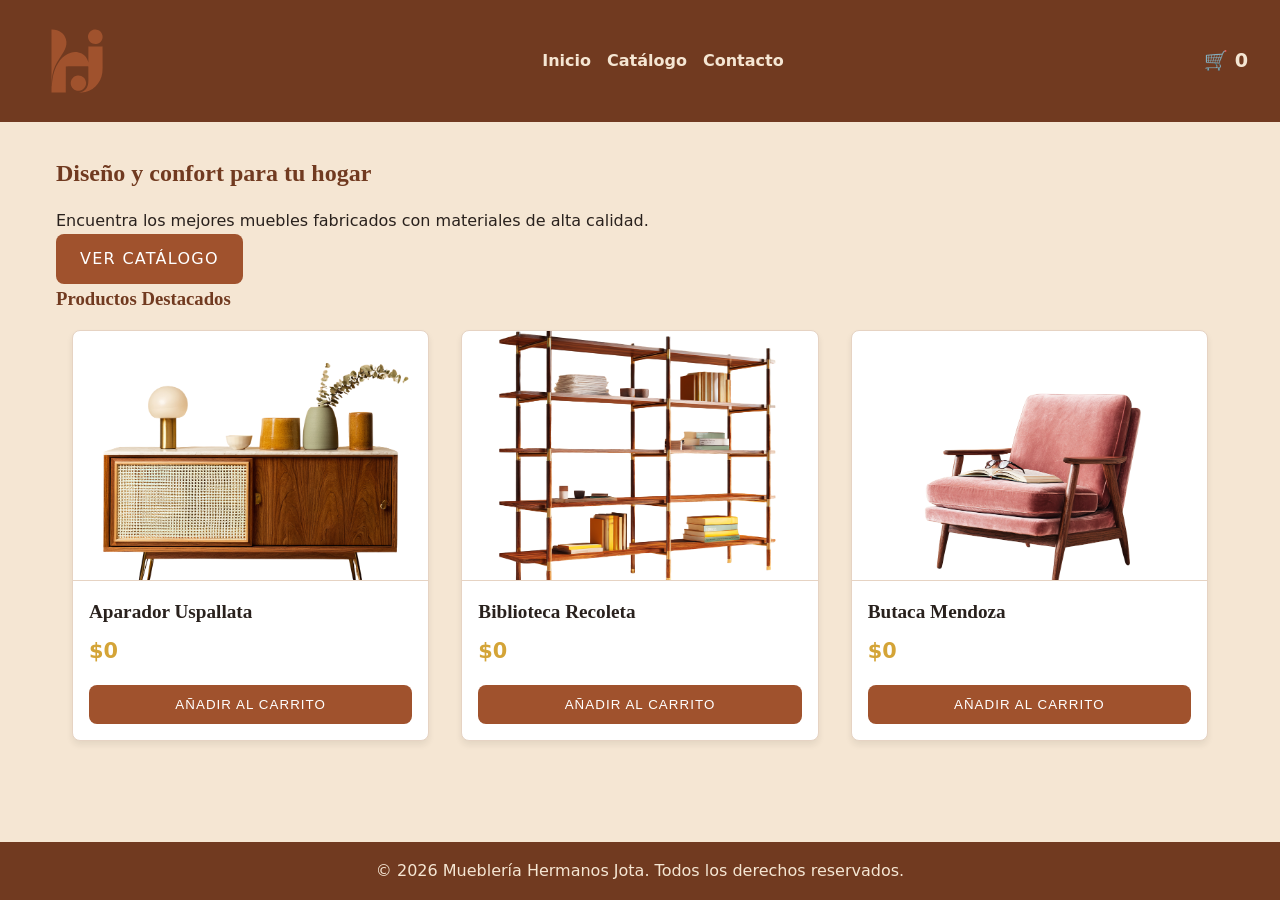
==== index.html @ 1e28cc61 "Agregue las imagenes y el json otorgado por la empresa." ====
<!DOCTYPE html>
<html lang="es">
<head>
    <meta charset="UTF-8">
    <meta name="viewport" content="width=device-width, initial-scale=1.0">
    <title>Inicio | Hermanos Jota</title>
    <link rel="stylesheet" href="css/styles.css">
    <link rel="stylesheet" href="css/index.css">
</head>
<body>
    <header class="header">
        <div class="header__logo">
            <a href="index.html">
                <img src="assets/logo.svg" alt="Logo Hermanos Jota" class="logo-img">
            </a>
        </div>
        <nav class="header__nav">
            <ul>
                <li><a href="index.html">Inicio</a></li>
                <li><a href="productos.html">Catálogo</a></li>
                <li><a href="contacto.html">Contacto</a></li>
            </ul>
        </nav>
        <div class="header__cart">
            <span class="cart-icon">🛒</span>
            <span id="cart-counter" class="cart-counter">0</span>
        </div>
    </header>

    <main>
        <section class="hero">
            <div class="hero__content">
                <h2>Diseño y confort para tu hogar</h2>
                <p>Encuentra los mejores muebles fabricados con materiales de alta calidad.</p>
                <a href="productos.html" class="btn btn--primary">Ver Catálogo</a>
            </div>
        </section>

        <section class="destacados">
            <h3>Productos Destacados</h3>
            <div id="destacados-grid" class="grid-container">
            </div>
        </section>
    </main>

    <footer class="footer">
        <div class="footer__info">
            <p>&copy; 2026 Mueblería Hermanos Jota. Todos los derechos reservados.</p>
        </div>
    </footer>

    <script src="js/app.js" type="module"></script>
</body>
</html>
---- css/styles.css ----
/* =========================================
   1. SISTEMA DE TEMAS Y VARIABLES (UI/UX)
   Paleta y tipografía según Manual de Marca
   ========================================= */
:root {
    /* Paleta oficial (Manual de Marca) */
    --primary:       #A0522D;  /* Siena Tostado — marca, títulos principales */
    --primary-dark:  #713A20;  /* Variante oscura de Siena — hover, header */
    --primary-light: #C47A6D;  /* Rosa Polvoriento — acentos suaves */
    --sage:          #87A96B;  /* Verde Salvia — acento secundario, sustentabilidad */
    --gold:          #D4A437;  /* Vara de Oro — detalles premium */
    --cream:         #F5E6D3;  /* Alabastro Cálido — fondo principal, fotografía */
    --beige:         #E6D3C3;  /* Fondos secundarios, bordes (no oficial, derivado) */
    --dark:          #29211D;  /* Texto principal (no oficial, derivado) */
    --white:         #FFFFFF;  /* Tarjetas, fondos de inputs */
    --error:         #B3413B;  /* Error de formulario (no oficial, derivado) */

    /* Tipografía oficial */
    --font-main:    'Inter', system-ui, sans-serif;           /* Cuerpo, UI */
    --font-heading: 'Playfair Display', Georgia, serif;       /* Títulos editoriales */

    /* Espaciados y Modelo de Cajas */
    --spacing-sm: 0.5rem;
    --spacing-md: 1rem;
    --spacing-lg: 2rem;
    --border-radius: 8px;
    --shadow: 0 4px 6px rgba(41, 33, 29, 0.08); /* Sombra suave adaptada al color dark */
}

/* =========================================
   2. RESET Y MODELO DE CAJAS
   ========================================= */
* {
    margin: 0;
    padding: 0;
    box-sizing: border-box;
}

ul {
    list-style: none;
}

body {
    font-family: var(--font-main);
    background-color: var(--cream);
    color: var(--dark);
    line-height: 1.6; /* Spec de marca: cuerpo con altura de línea 1.6 */
    display: flex;
    flex-direction: column;
    min-height: 100vh;
}

/* =========================================
   3. ESTRUCTURA GLOBAL (Mobile First)
   ========================================= */

/* Control de tamaño para el Logo SVG */
.header__logo img,
.logo-img {
    max-height: 90px;
    width: auto;
    display: block;
}

/* Header */
.header {
    background-color: var(--primary-dark);
    color: var(--white);
    padding: var(--spacing-md) var(--spacing-lg);
    display: flex;
    flex-direction: column;
    align-items: center;
    gap: var(--spacing-md);
}

.header a {
    color: var(--cream);
    text-decoration: none;
    font-weight: bold;
    transition: color 0.3s ease;
}

.header a:hover {
    color: var(--white);
}

.header__nav ul {
    display: flex;
    gap: var(--spacing-md);
}

.header__cart {
    font-size: 1.2rem;
    font-weight: bold;
    color: var(--cream);
}

/* Main Content */
main {
    flex-grow: 1;
    padding: var(--spacing-lg) var(--spacing-md);
    width: 100%;
    max-width: 1200px;
    margin: 0 auto;
}

/* Títulos principales (h1): tratamiento editorial según manual */
h1 {
    font-family: var(--font-heading);
    color: var(--primary);
    text-transform: uppercase;
    letter-spacing: 0.1em;
    margin-bottom: var(--spacing-md);
}

/* Títulos de sección */
h2, h3 {
    font-family: var(--font-heading);
    color: var(--primary-dark);
    margin-bottom: var(--spacing-md);
}

/* Grillas Flexbox */
.grid-container {
    display: flex;
    flex-direction: column;
    gap: var(--spacing-lg);
    margin-top: var(--spacing-md);
}

/* =========================================
   4. TARJETAS DE PRODUCTO (Product Cards)
   ========================================= */
.product-card {
    background-color: var(--white);
    border: 1px solid var(--beige);
    border-radius: var(--border-radius);
    overflow: hidden; /* Asegura que la imagen respete los bordes redondeados */
    box-shadow: var(--shadow);
    display: flex;
    flex-direction: column;
    transition: transform 0.2s ease, box-shadow 0.2s ease;
}

.product-card:hover {
    transform: translateY(-5px);
    box-shadow: 0 8px 15px rgba(41, 33, 29, 0.15);
}

.product-card__img {
    width: 100%;
    height: 250px;
    object-fit: cover; /* Recorta la imagen sin deformarla para mantener la proporción */
    border-bottom: 1px solid var(--beige);
}

.product-card__info {
    padding: var(--spacing-md);
    display: flex;
    flex-direction: column;
    flex-grow: 1; /* Empuja el botón hacia abajo si el título es corto */
}

.product-card__title {
    font-size: 1.2rem;
    margin-bottom: var(--spacing-sm);
    color: var(--dark);
}

.product-card__price {
    font-size: 1.3rem;
    font-weight: bold;
    color: var(--gold); /* Vara de Oro: precio como "detalle premium" */
    margin-bottom: var(--spacing-md);
}

/* Botones y CTAs: Inter Medium, mayúsculas, espaciado 0.08em (manual) */
.btn {
    display: inline-block;
    padding: 0.75rem 1.5rem;
    border: none;
    border-radius: var(--border-radius);
    cursor: pointer;
    font-weight: 500;
    text-transform: uppercase;
    letter-spacing: 0.08em;
    text-align: center;
    transition: background-color 0.3s ease;
    text-decoration: none;
}

.btn--primary {
    background-color: var(--primary);
    color: var(--white);
    margin-top: auto; /* Empuja el botón al final de la tarjeta */
}

.btn--primary:hover {
    background-color: var(--primary-dark);
}

.btn--secondary {
    background-color: var(--beige);
    color: var(--dark);
}

.btn--secondary:hover {
    background-color: var(--primary-light);
    color: var(--white);
}

/* =========================================
   5. FORMULARIO DE CONTACTO
   Validación 100% por JS — el <form> debe llevar
   el atributo "novalidate" para desactivar la
   validación nativa del navegador.
   ========================================= */
.formulario {
    background-color: var(--white);
    padding: var(--spacing-lg);
    border-radius: var(--border-radius);
    box-shadow: var(--shadow);
    max-width: 600px;
    margin: 0 auto;
}

.formulario__grupo {
    margin-bottom: var(--spacing-md);
    display: flex;
    flex-direction: column;
}

.formulario label {
    margin-bottom: var(--spacing-sm);
    font-weight: bold;
    color: var(--dark);
}

.formulario input,
.formulario textarea {
    padding: var(--spacing-sm);
    border: 1px solid var(--beige);
    border-radius: 4px;
    font-family: var(--font-main);
    background-color: var(--cream);
    color: var(--dark);
}

.formulario input:focus,
.formulario textarea:focus {
    outline: none;
    border-color: var(--primary);
    background-color: var(--white);
}

/* Leyenda (texto de ayuda/error): Inter Light, ~9pt, espaciado 0.02em */
.error-msg {
    color: var(--error);
    font-weight: 300;
    font-size: 0.75rem;
    letter-spacing: 0.02em;
    margin-top: 5px;
    min-height: 1.2em; /* Evita que el formulario salte cuando aparece el texto */
}

.alert--success {
    background-color: var(--sage); /* Verde Salvia como color de éxito */
    color: var(--white);
    padding: var(--spacing-md);
    border-radius: var(--border-radius);
    margin-bottom: var(--spacing-md);
    text-align: center;
    font-weight: bold;
}

/* Footer */
.footer {
    background-color: var(--primary-dark);
    color: var(--cream);
    text-align: center;
    padding: var(--spacing-md);
    margin-top: auto;
}

/* =========================================
   6. MEDIA QUERIES (Desktop / Tablets)
   ========================================= */
@media (min-width: 768px) {
    .header {
        flex-direction: row;
        justify-content: space-between;
    }

    .grid-container {
        flex-direction: row;
        flex-wrap: wrap;
        justify-content: center;
    }

    /* Tarjetas: 2 columnas en tablet, 3 en desktop */
    .product-card {
        width: calc(50% - var(--spacing-lg));
    }
}

@media (min-width: 1024px) {
    .product-card {
        width: calc(33.333% - var(--spacing-lg));
    }
}
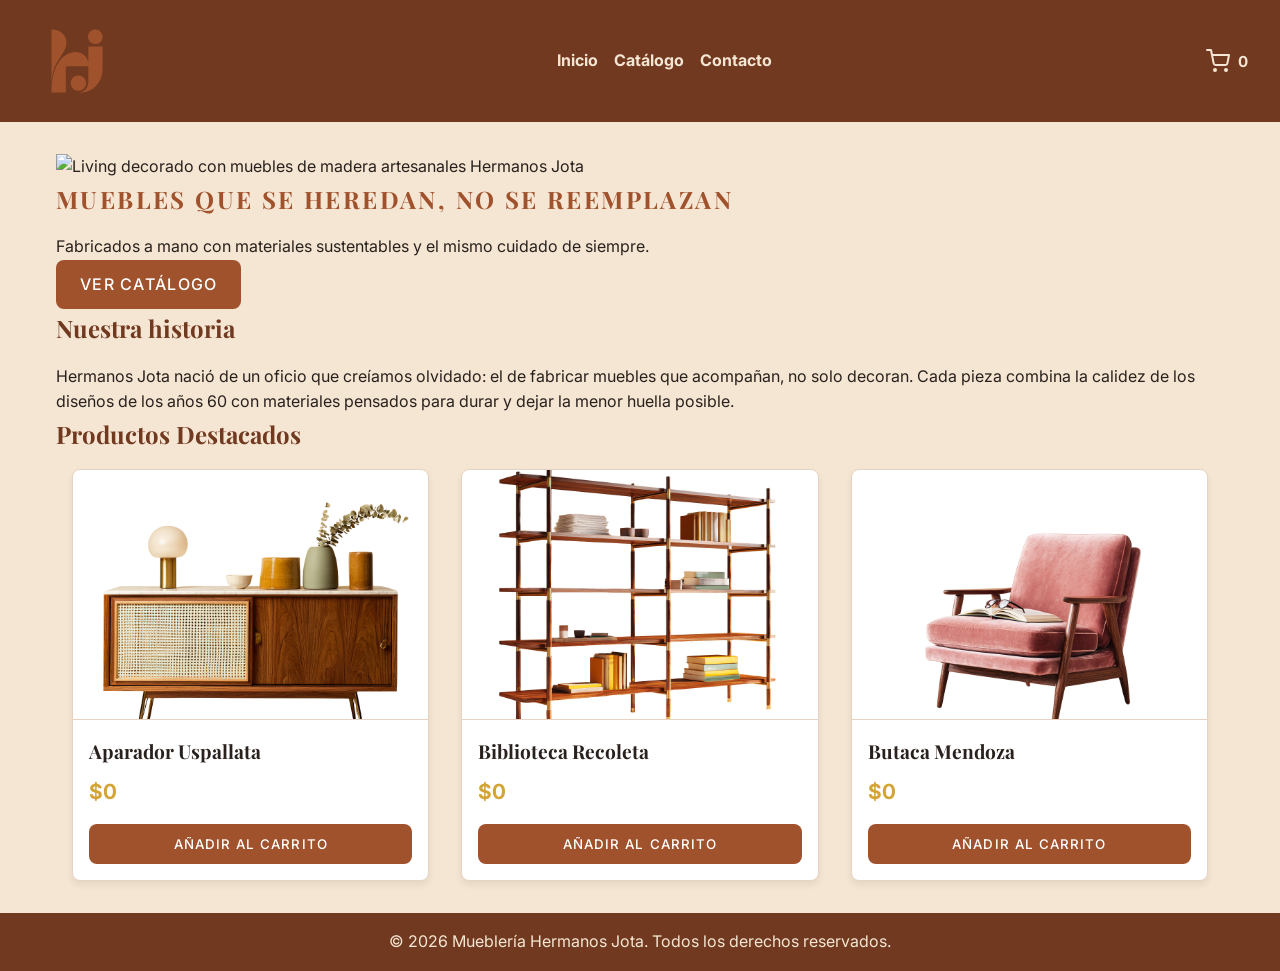
==== commit 02a4d38b: "Ligeros cambios en el styles, y el index muy avanzado." ====
--- a/index.html
+++ b/index.html
@@ -4,16 +4,16 @@
     <meta charset="UTF-8">
     <meta name="viewport" content="width=device-width, initial-scale=1.0">
     <title>Inicio | Hermanos Jota</title>
+    <link rel="preconnect" href="https://fonts.googleapis.com">
+    <link href="https://fonts.googleapis.com/css2?family=Inter:wght@300;400;500;700&family=Playfair+Display:wght@400;700&display=swap" rel="stylesheet">
     <link rel="stylesheet" href="css/styles.css">
-    <link rel="stylesheet" href="css/index.css">
 </head>
 <body>
     <header class="header">
-        <div class="header__logo">
-            <a href="index.html">
-                <img src="assets/logo.svg" alt="Logo Hermanos Jota" class="logo-img">
-            </a>
-        </div>
+        <a href="index.html" class="header__logo">
+            <img src="assets/logo.svg" alt="Logo Hermanos Jota" class="logo-img">
+        </a>
+
         <nav class="header__nav">
             <ul>
                 <li><a href="index.html">Inicio</a></li>
@@ -21,32 +21,46 @@
                 <li><a href="contacto.html">Contacto</a></li>
             </ul>
         </nav>
-        <div class="header__cart">
-            <span class="cart-icon">🛒</span>
+
+        <button class="header__cart" aria-label="Ver carrito">
+            <svg viewBox="0 0 24 24" fill="none" stroke="currentColor" stroke-width="2" stroke-linecap="round" stroke-linejoin="round">
+                <circle cx="9" cy="21" r="1"></circle>
+                <circle cx="20" cy="21" r="1"></circle>
+                <path d="M1 1h4l2.68 13.39a2 2 0 0 0 2 1.61h9.72a2 2 0 0 0 2-1.61L23 6H6"></path>
+            </svg>
             <span id="cart-counter" class="cart-counter">0</span>
-        </div>
+        </button>
     </header>
 
     <main>
         <section class="hero">
+            <div class="hero__media">
+                <img src="assets/hero-living.jpg" alt="Living decorado con muebles de madera artesanales Hermanos Jota" class="hero__img">
+            </div>
             <div class="hero__content">
-                <h2>Diseño y confort para tu hogar</h2>
-                <p>Encuentra los mejores muebles fabricados con materiales de alta calidad.</p>
+                <h1>Muebles que se heredan, no se reemplazan</h1>
+                <p>Fabricados a mano con materiales sustentables y el mismo cuidado de siempre.</p>
                 <a href="productos.html" class="btn btn--primary">Ver Catálogo</a>
             </div>
         </section>
 
+        <section class="historia">
+            <h2>Nuestra historia</h2>
+            <p class="historia__texto">Hermanos Jota nació de un oficio que creíamos olvidado:
+                 el de fabricar muebles que acompañan, no solo decoran. Cada pieza combina la 
+                 calidez de los diseños de los años 60 con materiales pensados para durar y dejar la menor huella posible.
+            </p>
+        </section>
+
         <section class="destacados">
-            <h3>Productos Destacados</h3>
+            <h2>Productos Destacados</h2>
             <div id="destacados-grid" class="grid-container">
             </div>
         </section>
     </main>
 
     <footer class="footer">
-        <div class="footer__info">
-            <p>&copy; 2026 Mueblería Hermanos Jota. Todos los derechos reservados.</p>
-        </div>
+        <p>&copy; 2026 Mueblería Hermanos Jota. Todos los derechos reservados.</p>
     </footer>
 
     <script src="js/app.js" type="module"></script>
--- a/css/styles.css
+++ b/css/styles.css
@@ -40,6 +40,13 @@
     list-style: none;
 }
 
+button {
+    font-family: inherit;
+    cursor: pointer;
+    border: none;
+    background: none;
+}
+
 body {
     font-family: var(--font-main);
     background-color: var(--cream);
@@ -90,9 +97,25 @@
 }
 
 .header__cart {
-    font-size: 1.2rem;
-    font-weight: bold;
+    display: flex;
+    align-items: center;
+    gap: var(--spacing-sm);
     color: var(--cream);
+    transition: color 0.3s ease;
+}
+
+.header__cart:hover {
+    color: var(--white);
+}
+
+.header__cart svg {
+    width: 24px;
+    height: 24px;
+}
+
+.cart-counter {
+    font-weight: bold;
+    font-size: 0.95rem;
 }
 
 /* Main Content */
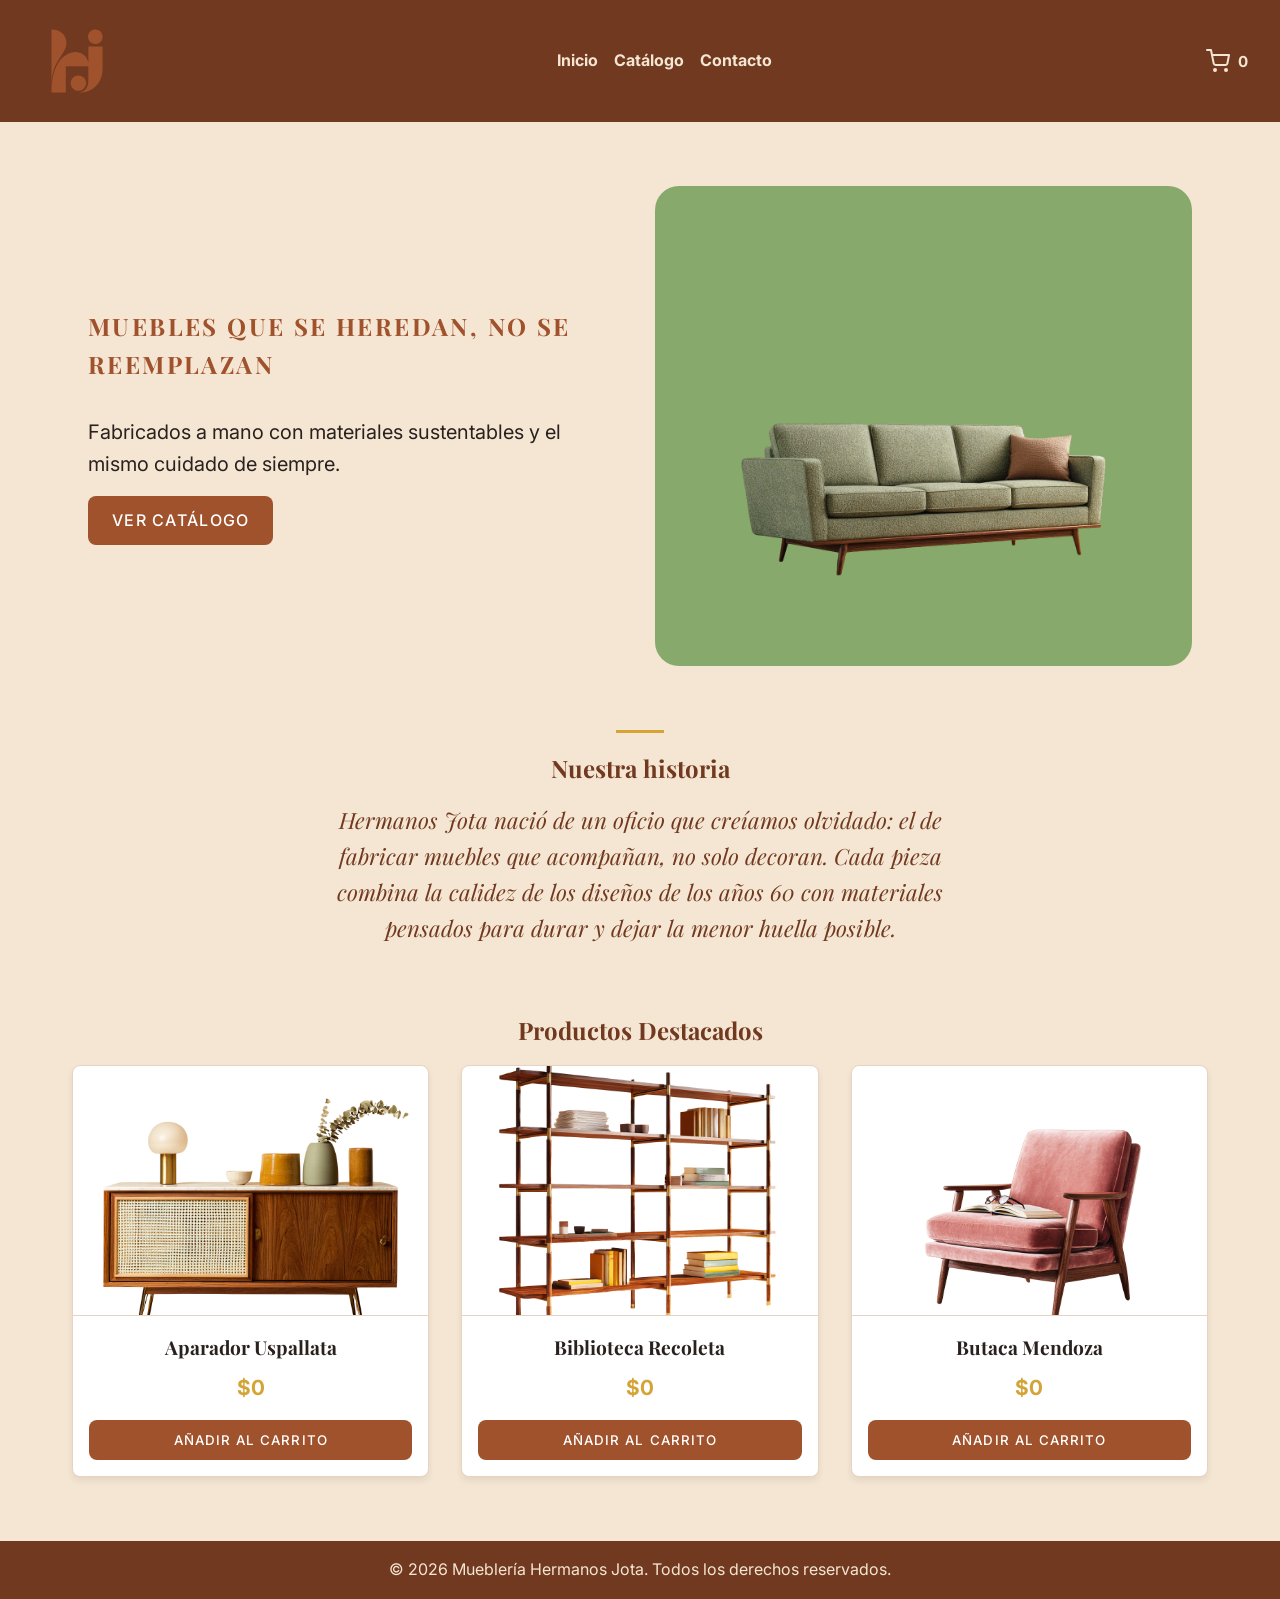
==== commit 7764d103: "Cambios en el index.html, ademas se agrego index.css para encargarse de secciones como el hero." ====
--- a/index.html
+++ b/index.html
@@ -7,6 +7,7 @@
     <link rel="preconnect" href="https://fonts.googleapis.com">
     <link href="https://fonts.googleapis.com/css2?family=Inter:wght@300;400;500;700&family=Playfair+Display:wght@400;700&display=swap" rel="stylesheet">
     <link rel="stylesheet" href="css/styles.css">
+    <link rel="stylesheet" href="css/index.css">
 </head>
 <body>
     <header class="header">
@@ -35,7 +36,7 @@
     <main>
         <section class="hero">
             <div class="hero__media">
-                <img src="assets/hero-living.jpg" alt="Living decorado con muebles de madera artesanales Hermanos Jota" class="hero__img">
+                <img src="assets/productos/sofa-patagonia.png" alt="Living decorado con muebles de madera artesanales Hermanos Jota" class="hero__img">
             </div>
             <div class="hero__content">
                 <h1>Muebles que se heredan, no se reemplazan</h1>
--- a/css/index.css
+++ b/css/index.css
@@ -0,0 +1,93 @@
+/* =========================================
+   index.css — Estilos propios de index.html
+   (hero, historia de marca, destacados)
+   ========================================= */
+
+/* ---- Hero ---- */
+.hero {
+    display: flex;
+    flex-direction: column;
+    padding: var(--spacing-lg) var(--spacing-md);
+    gap: var(--spacing-lg);
+}
+
+.hero__media {
+    background-color: var(--sage);
+    border-radius: 24px;
+    display: flex;
+    align-items: center;
+    justify-content: center;
+    padding: var(--spacing-lg);
+    height: 320px;
+}
+
+.hero__img {
+    width: 100%;
+    height: 100%;
+    object-fit: contain;
+}
+
+.hero__content {
+    display: flex;
+    flex-direction: column;
+    align-items: flex-start;
+    gap: var(--spacing-md);
+}
+
+.hero__content p {
+    font-size: 1.1rem;
+    max-width: 60ch;
+}
+
+@media (min-width: 768px) {
+    .hero {
+        flex-direction: row-reverse;
+        align-items: center;
+        padding: var(--spacing-lg);
+        gap: var(--spacing-lg);
+    }
+
+    .hero__media,
+    .hero__content {
+        width: 50%;
+    }
+
+    .hero__media {
+        height: 480px;
+    }
+
+    .hero__content p {
+        font-size: 1.25rem;
+    }
+}
+
+/* ---- Nuestra historia ---- */
+.historia {
+    padding: var(--spacing-lg) var(--spacing-md);
+    max-width: 700px;
+    margin-inline: auto;
+    text-align: center;
+}
+
+.historia h2::before {
+    content: "";
+    display: block;
+    width: 48px;
+    height: 3px;
+    background-color: var(--gold);
+    margin: 0 auto var(--spacing-md);
+}
+
+.historia__texto {
+    font-family: var(--font-heading);
+    font-style: italic;
+    font-size: 1.4rem;
+    color: var(--primary-dark);
+    margin-top: var(--spacing-md);
+}
+
+/* ---- Destacados ---- */
+.destacados {
+    padding-block: var(--spacing-lg);
+    text-align: center;
+}
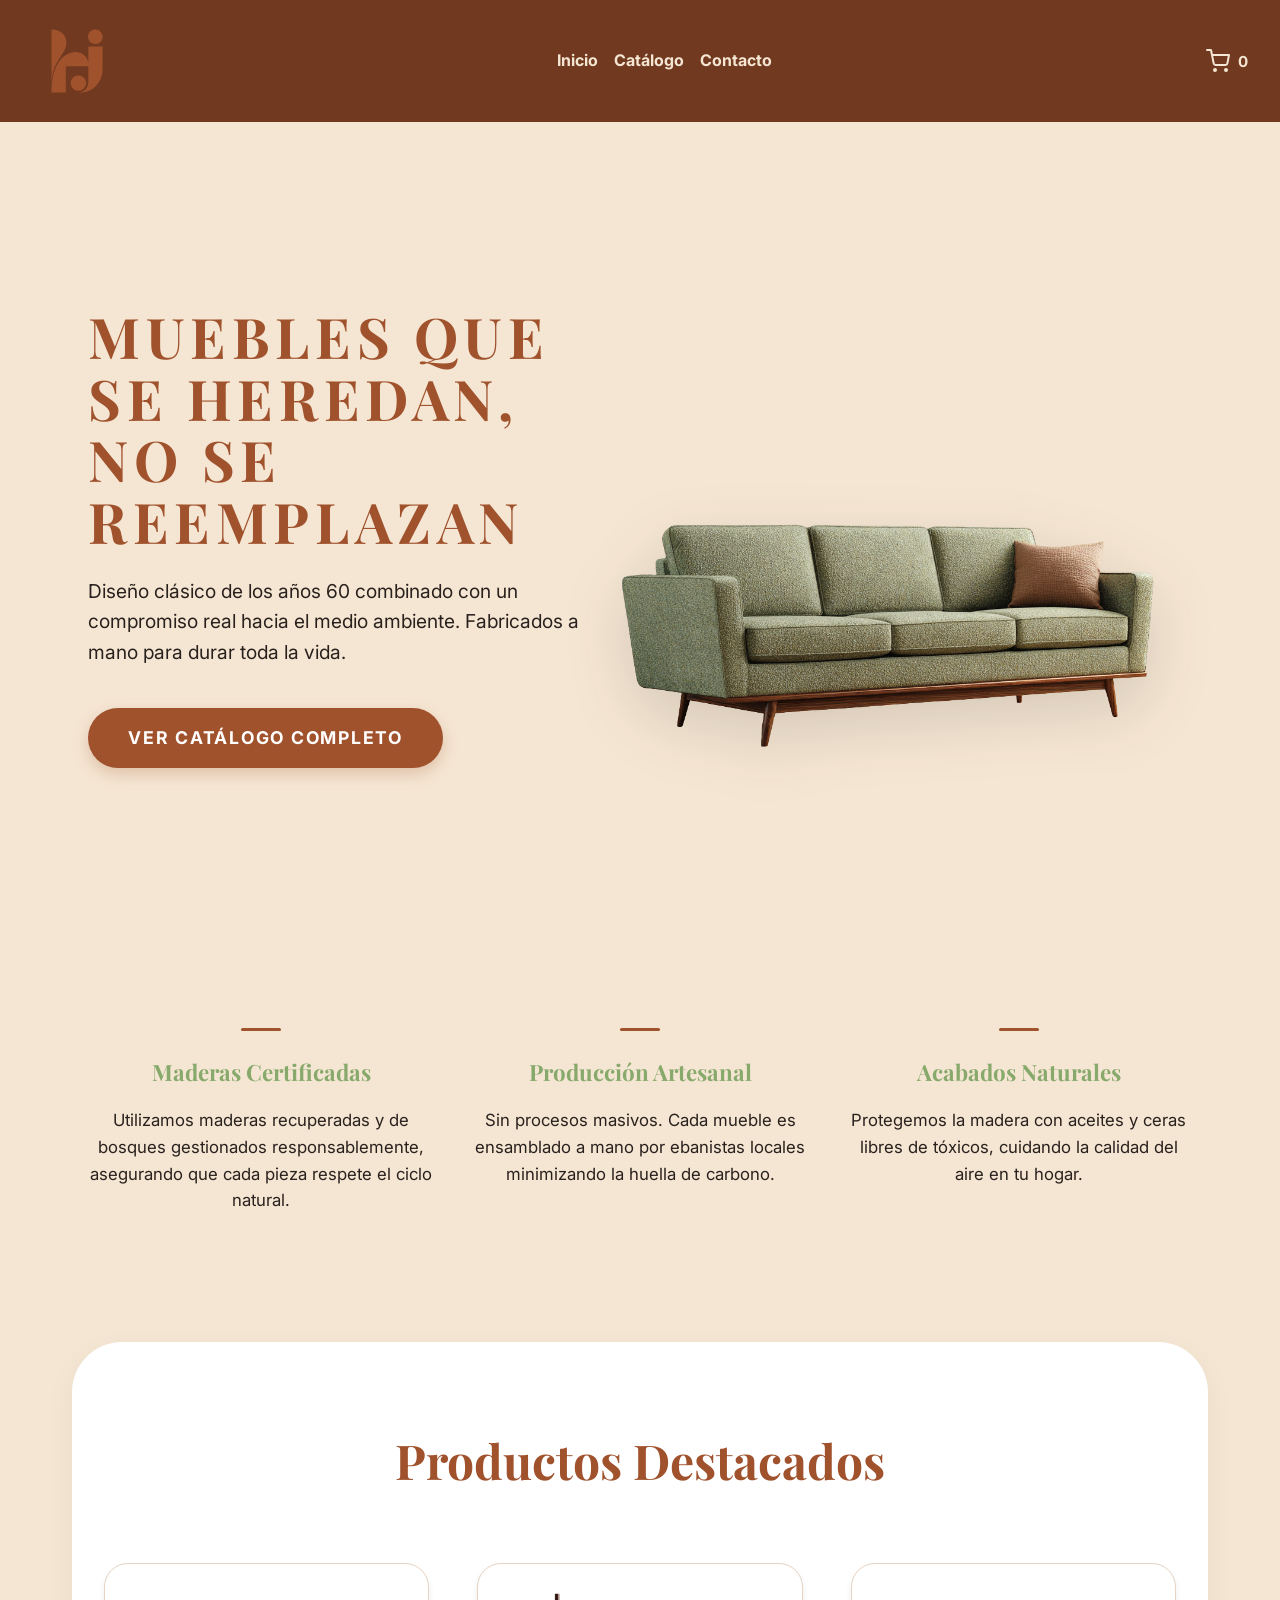
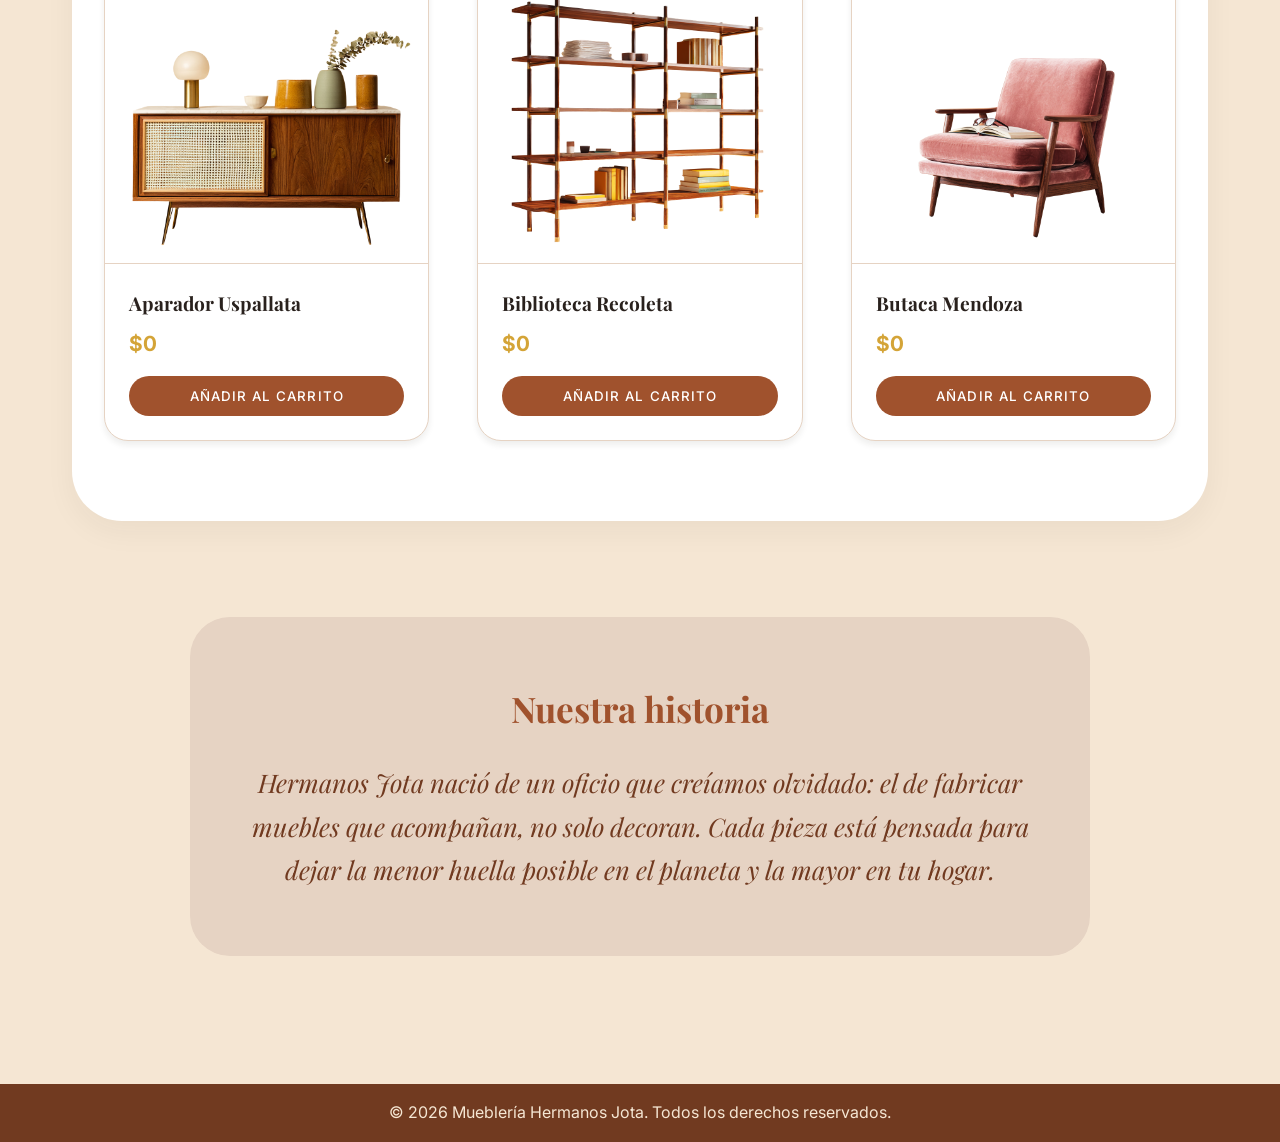
==== commit b20c4ba2: "Finalizado el index y productos/catagolo. Resta limpiar un poco el codigo." ====
--- a/index.html
+++ b/index.html
@@ -33,33 +33,51 @@
         </button>
     </header>
 
-    <main>
-        <section class="hero">
-            <div class="hero__media">
-                <img src="assets/productos/sofa-patagonia.png" alt="Living decorado con muebles de madera artesanales Hermanos Jota" class="hero__img">
-            </div>
-            <div class="hero__content">
-                <h1>Muebles que se heredan, no se reemplazan</h1>
-                <p>Fabricados a mano con materiales sustentables y el mismo cuidado de siempre.</p>
-                <a href="productos.html" class="btn btn--primary">Ver Catálogo</a>
-            </div>
-        </section>
+   <main>
+    <!-- 1. HERO (Equilibrado y centrado) -->
+    <section class="hero">
+        <div class="hero__content">
+            <h1>Muebles que<br>se heredan,<br>no se<br>reemplazan</h1>
+            <p>Diseño clásico de los años 60 combinado con un compromiso real hacia el medio ambiente. Fabricados a mano para durar toda la vida.</p>
+            <a href="productos.html" class="btn btn--hero">Ver Catálogo Completo</a>
+        </div>
+        <div class="hero__media">
+            <!-- El sillón ahora se posicionará más arriba y a la derecha -->
+            <img src="assets/productos/sofa-patagonia.png" alt="Sillón Patagonia" class="hero__img">
+        </div>
+    </section>
 
-        <section class="historia">
-            <h2>Nuestra historia</h2>
-            <p class="historia__texto">Hermanos Jota nació de un oficio que creíamos olvidado:
-                 el de fabricar muebles que acompañan, no solo decoran. Cada pieza combina la 
-                 calidez de los diseños de los años 60 con materiales pensados para durar y dejar la menor huella posible.
-            </p>
-        </section>
+    <!-- 2. SUSTENTABILIDAD (Limpio, sin bordes, moderno) -->
+    <section class="beneficios-minimal">
+        <div class="beneficio-item">
+            <h3>Maderas Certificadas</h3>
+            <p>Utilizamos maderas recuperadas y de bosques gestionados responsablemente, asegurando que cada pieza respete el ciclo natural.</p>
+        </div>
+        <div class="beneficio-item">
+            <h3>Producción Artesanal</h3>
+            <p>Sin procesos masivos. Cada mueble es ensamblado a mano por ebanistas locales minimizando la huella de carbono.</p>
+        </div>
+        <div class="beneficio-item">
+            <h3>Acabados Naturales</h3>
+            <p>Protegemos la madera con aceites y ceras libres de tóxicos, cuidando la calidad del aire en tu hogar.</p>
+        </div>
+    </section>
 
-        <section class="destacados">
-            <h2>Productos Destacados</h2>
-            <div id="destacados-grid" class="grid-container">
-            </div>
-        </section>
-    </main>
+    <!-- 3. DESTACADOS (Más grandes y redondeados) -->
+    <section class="destacados-limpios">
+        <h2>Productos Destacados</h2>
+        <!-- Quitamos la caja blanca contenedora de fondo para que floten -->
+        <div id="destacados-grid" class="grid-destacados">
+            <!-- JS inyectará las tarjetas aquí -->
+        </div>
+    </section>
 
+    <!-- 4. HISTORIA (Sutil y elegante, integrada al fondo) -->
+    <section class="historia-sutil">
+        <h4>Nuestra historia</h4>
+        <p>Hermanos Jota nació de un oficio que creíamos olvidado: el de fabricar muebles que acompañan, no solo decoran. Cada pieza está pensada para dejar la menor huella posible en el planeta y la mayor en tu hogar.</p>
+    </section>
+</main>
     <footer class="footer">
         <p>&copy; 2026 Mueblería Hermanos Jota. Todos los derechos reservados.</p>
     </footer>
--- a/css/index.css
+++ b/css/index.css
@@ -1,93 +1,259 @@
 /* =========================================
-   index.css — Estilos propios de index.html
-   (hero, historia de marca, destacados)
-   ========================================= */
-
-/* ---- Hero ---- */
+   1. HERO (Ajuste de espacios y sillón)
+   ========================================= */
 .hero {
     display: flex;
     flex-direction: column;
-    padding: var(--spacing-lg) var(--spacing-md);
-    gap: var(--spacing-lg);
+    max-width: 1400px;
+    margin: 0 auto;
+    min-height: calc(100vh - 90px);
+    align-items: center;
+    /* Reducimos el padding superior para acercarlo al header */
+    padding: 2rem var(--spacing-md);
+}
+
+.hero__content {
+    display: flex;
+    flex-direction: column;
+    gap: 1.5rem;
+    align-items: center;
+    text-align: center;
+    width: 100%;
+}
+
+.hero__content h1 {
+    font-size: 3.5rem;
+    line-height: 1.1;
+    color: var(--primary);
+    margin: 0;
+}
+
+.hero__content p {
+    font-size: 1.2rem;
+    max-width: 45ch;
+    color: var(--dark);
+}
+
+/* RECUPERAMOS EL BOTÓN */
+.btn--hero {
+    background-color: var(--primary);
+    color: var(--white) !important; /* Fuerza el color blanco */
+    padding: 1rem 2.5rem;
+    font-size: 1.1rem;
+    font-weight: bold;
+    text-transform: uppercase;
+    letter-spacing: 0.1em;
+    border-radius: 50px;
+    box-shadow: 0 6px 15px rgba(160, 82, 45, 0.25);
+    text-decoration: none;
+    display: inline-block;
+    margin-top: 1rem;
+    transition: transform 0.3s ease, background-color 0.3s ease;
+}
+
+.btn--hero:hover {
+    background-color: var(--primary-dark);
+    transform: translateY(-3px);
 }
 
 .hero__media {
-    background-color: var(--sage);
-    border-radius: 24px;
-    display: flex;
-    align-items: center;
+    width: 100%;
+    display: flex;
     justify-content: center;
-    padding: var(--spacing-lg);
-    height: 320px;
 }
 
 .hero__img {
     width: 100%;
-    height: 100%;
-    object-fit: contain;
-}
-
-.hero__content {
-    display: flex;
-    flex-direction: column;
-    align-items: flex-start;
-    gap: var(--spacing-md);
-}
-
-.hero__content p {
-    font-size: 1.1rem;
-    max-width: 60ch;
+    max-width: 700px;
+    filter: drop-shadow(0 20px 30px rgba(41, 33, 29, 0.15));
+}
+
+@media (min-width: 992px) {
+    .hero {
+        flex-direction: row;
+        justify-content: space-between;
+        padding: 0 var(--spacing-lg); /* Igualamos el espacio arriba y abajo */
+    }
+    
+    .hero__content {
+        width: 45%;
+        align-items: flex-start;
+        text-align: left;
+        margin-top: -5vh; /* Sube un poco el texto visualmente */
+    }
+    
+    .hero__media {
+        width: 55%;
+        justify-content: center; /* Lo centramos en su columna, ya no lo pegamos a la derecha */
+        align-items: center; 
+    }
+    
+    .hero__img {
+        max-width: 850px; /* Tamaño generoso pero equilibrado */
+        transform: translateY(-5%); /* Lo subimos apenas un poco */
+    }
+}
+/* =========================================
+   2. BENEFICIOS (Corregido a 3 columnas)
+   ========================================= */
+.beneficios-minimal {
+    display: flex;
+    flex-direction: column;
+    gap: 3rem;
+    max-width: 1200px;
+    margin: 4rem auto 8rem auto;
+    padding: 0 var(--spacing-lg);
 }
 
 @media (min-width: 768px) {
-    .hero {
-        flex-direction: row-reverse;
-        align-items: center;
-        padding: var(--spacing-lg);
-        gap: var(--spacing-lg);
-    }
-
-    .hero__media,
-    .hero__content {
-        width: 50%;
-    }
-
-    .hero__media {
-        height: 480px;
-    }
-
-    .hero__content p {
-        font-size: 1.25rem;
-    }
-}
-
-/* ---- Nuestra historia ---- */
-.historia {
-    padding: var(--spacing-lg) var(--spacing-md);
-    max-width: 700px;
-    margin-inline: auto;
-    text-align: center;
-}
-
-.historia h2::before {
-    content: "";
+    .beneficios-minimal {
+        flex-direction: row;
+        justify-content: space-between;
+        gap: 2rem;
+    }
+}
+
+.beneficio-item {
+    flex: 1;
+    text-align: center;
+    display: flex;
+    flex-direction: column;
+    align-items: center; /* Centra perfectamente el texto y la línea marrón */
+}
+
+.beneficio-item::before {
+    content: '';
     display: block;
-    width: 48px;
+    width: 40px;
     height: 3px;
-    background-color: var(--gold);
-    margin: 0 auto var(--spacing-md);
-}
-
-.historia__texto {
+    background-color: var(--primary);
+    margin-bottom: 1.5rem;
+    border-radius: 2px;
+}
+
+.beneficio-item h3 {
+    color: var(--sage);
+    font-size: 1.4rem;
+    margin-bottom: 1rem;
+}
+
+.beneficio-item p {
+    color: var(--dark);
+    font-size: 1.05rem;
+}
+
+/* =========================================
+   3. DESTACADOS (Contenedor tipo isla)
+   ========================================= */
+.destacados-limpios {
+    background-color: var(--white); /* Devuelve el fondo blanco diferenciador */
+    padding: 5rem 2rem;
+    margin: 0 var(--spacing-md) 6rem var(--spacing-md);
+    border-radius: 50px; /* Bordes suaves para toda la sección */
+    box-shadow: 0 10px 30px rgba(41, 33, 29, 0.05); /* Sombra elegante */
+    max-width: 1350px;
+}
+
+@media (min-width: 1350px) {
+    .destacados-limpios {
+        margin: 0 auto 6rem auto; /* Lo centra perfectamente en monitores grandes */
+    }
+}
+
+.destacados-limpios h2 {
+    text-align: center;
+    font-size: 3rem;
+    color: var(--primary);
+    margin-bottom: 4rem;
+}
+
+/* Grilla interna de destacados */
+.grid-destacados {
+    display: grid;
+    grid-template-columns: 1fr;
+    gap: 2rem;
+    width: 100%;
+}
+
+@media (min-width: 768px) {
+    .grid-destacados {
+        grid-template-columns: repeat(2, 1fr);
+    }
+}
+
+@media (min-width: 1024px) {
+    .grid-destacados {
+        grid-template-columns: repeat(3, 1fr);
+        gap: 3rem;
+    }
+}
+
+.grid-destacados .product-card {
+    width: 100% !important;
+    border: 1px solid var(--beige); /* Borde sutil para separar del fondo blanco */
+    border-radius: 24px; 
+    background-color: var(--white);
+    display: flex;
+    flex-direction: column;
+    overflow: hidden;
+    transition: transform 0.2s ease, box-shadow 0.2s ease;
+}
+
+.grid-destacados .product-card:hover {
+    transform: translateY(-5px);
+    box-shadow: 0 8px 15px rgba(41, 33, 29, 0.10);
+}
+
+.grid-destacados .product-card__img {
+    width: 100%;
+    height: 300px;
+    object-fit: cover;
+    border-bottom: 1px solid var(--beige);
+}
+
+.grid-destacados .product-card__info {
+    padding: 1.5rem;
+    display: flex;
+    flex-direction: column;
+    flex-grow: 1;
+}
+
+.grid-destacados .btn {
+    border-radius: 50px;
+    width: 100%;
+    margin-top: auto;
+}
+
+/* =========================================
+   4. HISTORIA (Recuperada como sección)
+   ========================================= */
+.historia-sutil {
+    background-color: var(--beige); /* Le da su propio espacio visual */
+    padding: 4rem 3rem;
+    margin: 0 var(--spacing-md) 6rem var(--spacing-md);
+    border-radius: 40px;
+    max-width: 900px;
+    text-align: center;
+}
+
+@media (min-width: 950px) {
+    .historia-sutil {
+        margin: 0 auto 6rem auto;
+    }
+}
+
+.historia-sutil h4 {
+    font-family: var(--font-heading);
+    color: var(--primary);
+    font-size: 2.2rem;
+    margin-bottom: 1.5rem;
+}
+
+.historia-sutil p {
     font-family: var(--font-heading);
     font-style: italic;
-    font-size: 1.4rem;
+    font-size: 1.6rem;
     color: var(--primary-dark);
-    margin-top: var(--spacing-md);
-}
-
-/* ---- Destacados ---- */
-.destacados {
-    padding-block: var(--spacing-lg);
-    text-align: center;
+    line-height: 1.7;
+    margin: 0;
 }
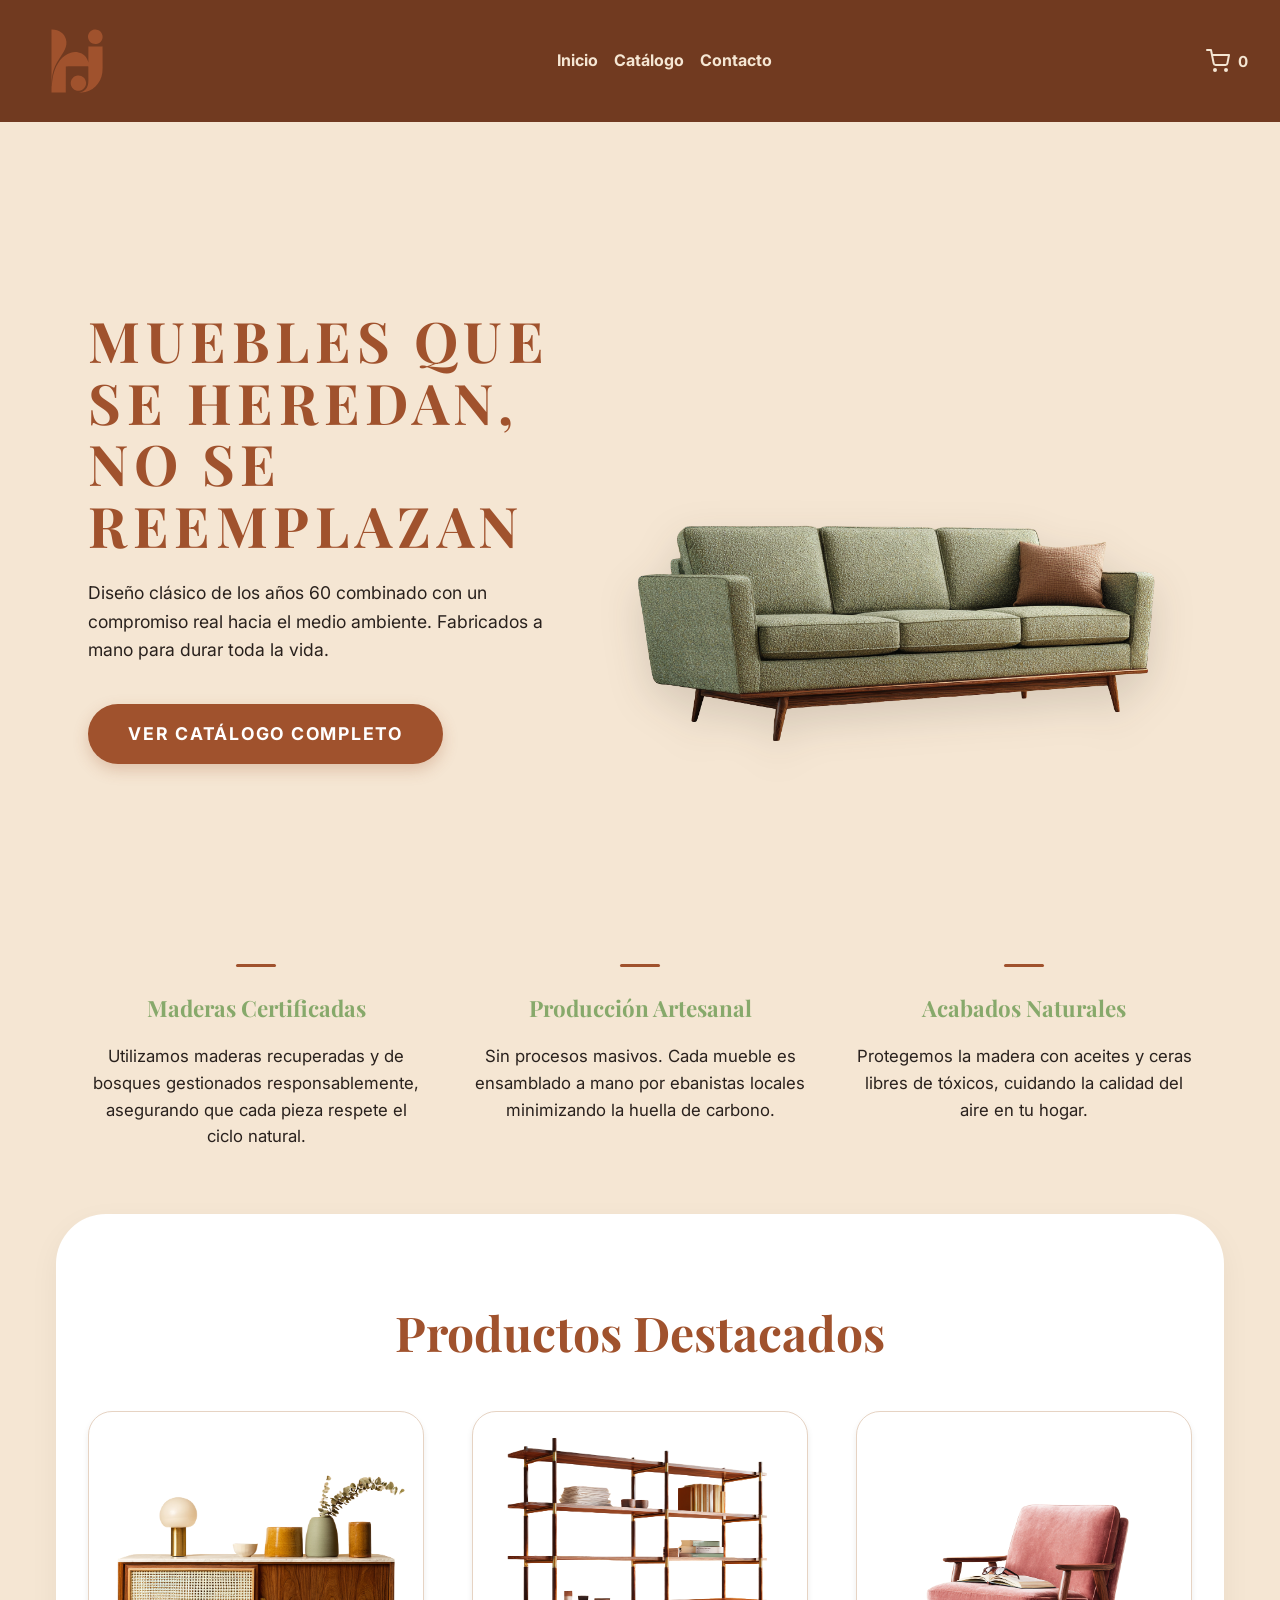
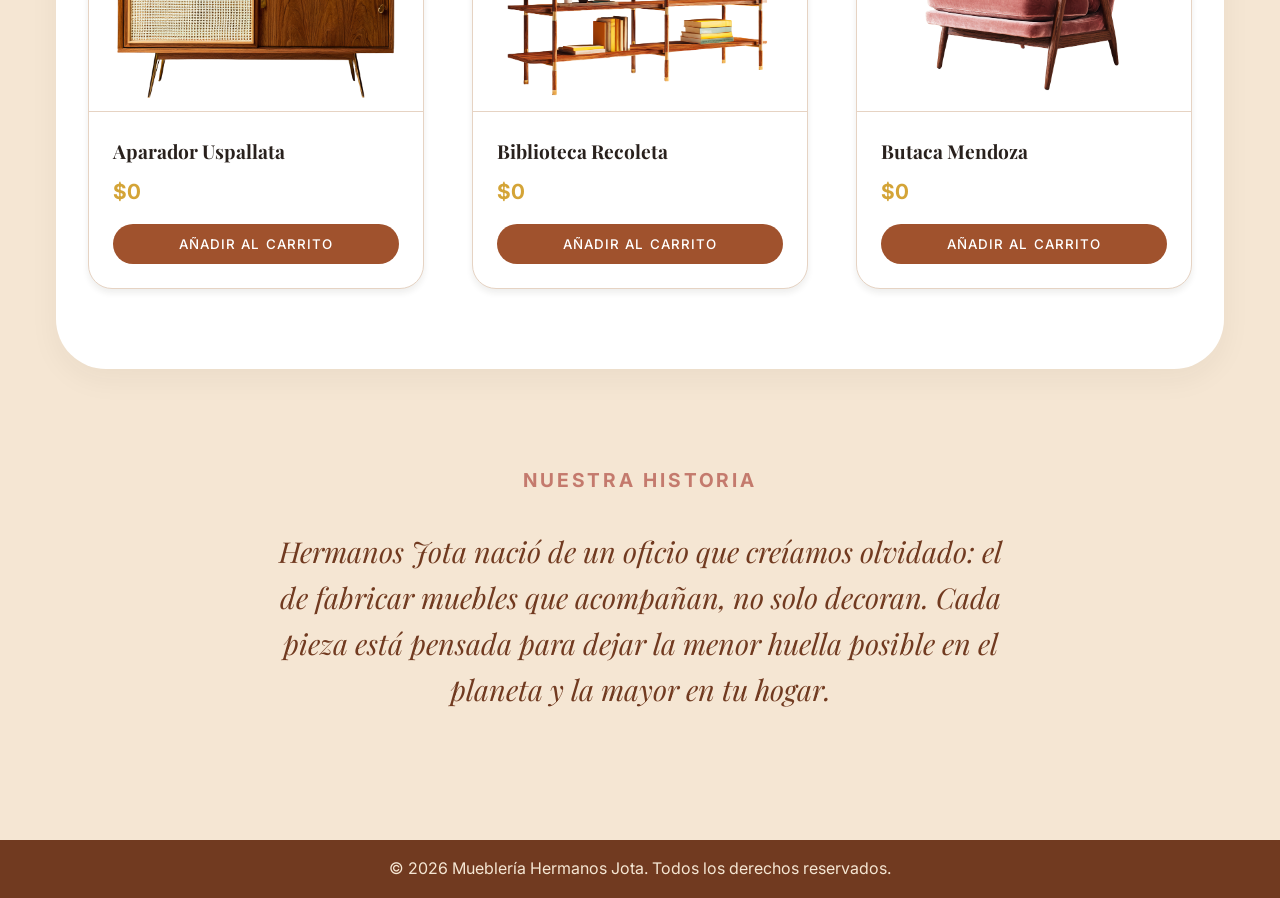
==== commit 34086684: "Modificaciones para limpiar un poco el codigo y finalizado el sprint 1/2." ====
--- a/index.html
+++ b/index.html
@@ -1,87 +1,92 @@
-<!DOCTYPE html>
-<html lang="es">
-<head>
-    <meta charset="UTF-8">
-    <meta name="viewport" content="width=device-width, initial-scale=1.0">
-    <title>Inicio | Hermanos Jota</title>
-    <link rel="preconnect" href="https://fonts.googleapis.com">
-    <link href="https://fonts.googleapis.com/css2?family=Inter:wght@300;400;500;700&family=Playfair+Display:wght@400;700&display=swap" rel="stylesheet">
-    <link rel="stylesheet" href="css/styles.css">
-    <link rel="stylesheet" href="css/index.css">
-</head>
-<body>
-    <header class="header">
-        <a href="index.html" class="header__logo">
-            <img src="assets/logo.svg" alt="Logo Hermanos Jota" class="logo-img">
-        </a>
-
-        <nav class="header__nav">
-            <ul>
-                <li><a href="index.html">Inicio</a></li>
-                <li><a href="productos.html">Catálogo</a></li>
-                <li><a href="contacto.html">Contacto</a></li>
-            </ul>
-        </nav>
-
-        <button class="header__cart" aria-label="Ver carrito">
-            <svg viewBox="0 0 24 24" fill="none" stroke="currentColor" stroke-width="2" stroke-linecap="round" stroke-linejoin="round">
-                <circle cx="9" cy="21" r="1"></circle>
-                <circle cx="20" cy="21" r="1"></circle>
-                <path d="M1 1h4l2.68 13.39a2 2 0 0 0 2 1.61h9.72a2 2 0 0 0 2-1.61L23 6H6"></path>
-            </svg>
-            <span id="cart-counter" class="cart-counter">0</span>
-        </button>
-    </header>
-
-   <main>
-    <!-- 1. HERO (Equilibrado y centrado) -->
-    <section class="hero">
-        <div class="hero__content">
-            <h1>Muebles que<br>se heredan,<br>no se<br>reemplazan</h1>
-            <p>Diseño clásico de los años 60 combinado con un compromiso real hacia el medio ambiente. Fabricados a mano para durar toda la vida.</p>
-            <a href="productos.html" class="btn btn--hero">Ver Catálogo Completo</a>
-        </div>
-        <div class="hero__media">
-            <!-- El sillón ahora se posicionará más arriba y a la derecha -->
-            <img src="assets/productos/sofa-patagonia.png" alt="Sillón Patagonia" class="hero__img">
-        </div>
-    </section>
-
-    <!-- 2. SUSTENTABILIDAD (Limpio, sin bordes, moderno) -->
-    <section class="beneficios-minimal">
-        <div class="beneficio-item">
-            <h3>Maderas Certificadas</h3>
-            <p>Utilizamos maderas recuperadas y de bosques gestionados responsablemente, asegurando que cada pieza respete el ciclo natural.</p>
-        </div>
-        <div class="beneficio-item">
-            <h3>Producción Artesanal</h3>
-            <p>Sin procesos masivos. Cada mueble es ensamblado a mano por ebanistas locales minimizando la huella de carbono.</p>
-        </div>
-        <div class="beneficio-item">
-            <h3>Acabados Naturales</h3>
-            <p>Protegemos la madera con aceites y ceras libres de tóxicos, cuidando la calidad del aire en tu hogar.</p>
-        </div>
-    </section>
-
-    <!-- 3. DESTACADOS (Más grandes y redondeados) -->
-    <section class="destacados-limpios">
-        <h2>Productos Destacados</h2>
-        <!-- Quitamos la caja blanca contenedora de fondo para que floten -->
-        <div id="destacados-grid" class="grid-destacados">
-            <!-- JS inyectará las tarjetas aquí -->
-        </div>
-    </section>
-
-    <!-- 4. HISTORIA (Sutil y elegante, integrada al fondo) -->
-    <section class="historia-sutil">
-        <h4>Nuestra historia</h4>
-        <p>Hermanos Jota nació de un oficio que creíamos olvidado: el de fabricar muebles que acompañan, no solo decoran. Cada pieza está pensada para dejar la menor huella posible en el planeta y la mayor en tu hogar.</p>
-    </section>
-</main>
-    <footer class="footer">
-        <p>&copy; 2026 Mueblería Hermanos Jota. Todos los derechos reservados.</p>
-    </footer>
-
-    <script src="js/app.js" type="module"></script>
-</body>
+<!DOCTYPE html>
+<html lang="es">
+
+<head>
+    <meta charset="UTF-8">
+    <meta name="viewport" content="width=device-width, initial-scale=1.0">
+    <title>Inicio | Hermanos Jota</title>
+    <link rel="preconnect" href="https://fonts.googleapis.com">
+    <link
+        href="https://fonts.googleapis.com/css2?family=Inter:wght@300;400;500;700&family=Playfair+Display:wght@400;700&display=swap"
+        rel="stylesheet">
+    <link rel="stylesheet" href="css/styles.css">
+    <link rel="stylesheet" href="css/index.css">
+</head>
+
+<body>
+    <header class="header">
+        <a href="index.html" class="header__logo">
+            <img src="assets/logo.svg" alt="Logo Hermanos Jota" class="logo-img">
+        </a>
+
+        <nav class="header__nav">
+            <ul>
+                <li><a href="index.html">Inicio</a></li>
+                <li><a href="productos.html">Catálogo</a></li>
+                <li><a href="contacto.html">Contacto</a></li>
+            </ul>
+        </nav>
+
+        <button class="header__cart" aria-label="Ver carrito">
+            <svg viewBox="0 0 24 24" fill="none" stroke="currentColor" stroke-width="2" stroke-linecap="round"
+                stroke-linejoin="round">
+                <circle cx="9" cy="21" r="1"></circle>
+                <circle cx="20" cy="21" r="1"></circle>
+                <path d="M1 1h4l2.68 13.39a2 2 0 0 0 2 1.61h9.72a2 2 0 0 0 2-1.61L23 6H6"></path>
+            </svg>
+            <span id="cart-counter" class="cart-counter">0</span>
+        </button>
+    </header>
+
+    <main>
+        <section class="hero">
+            <div class="hero__content">
+                <h1>Muebles que<br>se heredan,<br>no se<br>reemplazan</h1>
+                <p>Diseño clásico de los años 60 combinado con un compromiso real hacia el medio ambiente. Fabricados a
+                    mano para durar toda la vida.</p>
+                <a href="productos.html" class="btn btn--hero">Ver Catálogo Completo</a>
+            </div>
+            <div class="hero__media">
+                <img src="assets/productos/sofa-patagonia.png" alt="Sillón Patagonia" class="hero__img">
+            </div>
+        </section>
+
+        <section class="beneficios-minimal">
+            <div class="beneficio-item">
+                <h3>Maderas Certificadas</h3>
+                <p>Utilizamos maderas recuperadas y de bosques gestionados responsablemente, asegurando que cada pieza
+                    respete el ciclo natural.</p>
+            </div>
+            <div class="beneficio-item">
+                <h3>Producción Artesanal</h3>
+                <p>Sin procesos masivos. Cada mueble es ensamblado a mano por ebanistas locales minimizando la huella de
+                    carbono.</p>
+            </div>
+            <div class="beneficio-item">
+                <h3>Acabados Naturales</h3>
+                <p>Protegemos la madera con aceites y ceras libres de tóxicos, cuidando la calidad del aire en tu hogar.
+                </p>
+            </div>
+        </section>
+
+        <section class="destacados-limpios">
+            <h2>Productos Destacados</h2>
+            <div id="destacados-grid" class="grid-destacados">
+            </div>
+        </section>
+
+        <section class="historia-sutil">
+            <h4>Nuestra historia</h4>
+            <p>Hermanos Jota nació de un oficio que creíamos olvidado: el de fabricar muebles que acompañan, no solo
+                decoran. Cada pieza está pensada para dejar la menor huella posible en el planeta y la mayor en tu
+                hogar.</p>
+        </section>
+    </main>
+    <footer class="footer">
+        <p>&copy; 2026 Mueblería Hermanos Jota. Todos los derechos reservados.</p>
+    </footer>
+
+    <script src="js/app.js" type="module"></script>
+</body>
+
 </html>
--- a/css/styles.css
+++ b/css/styles.css
@@ -1,333 +1,312 @@
-/* =========================================
-   1. SISTEMA DE TEMAS Y VARIABLES (UI/UX)
-   Paleta y tipografía según Manual de Marca
-   ========================================= */
-:root {
-    /* Paleta oficial (Manual de Marca) */
-    --primary:       #A0522D;  /* Siena Tostado — marca, títulos principales */
-    --primary-dark:  #713A20;  /* Variante oscura de Siena — hover, header */
-    --primary-light: #C47A6D;  /* Rosa Polvoriento — acentos suaves */
-    --sage:          #87A96B;  /* Verde Salvia — acento secundario, sustentabilidad */
-    --gold:          #D4A437;  /* Vara de Oro — detalles premium */
-    --cream:         #F5E6D3;  /* Alabastro Cálido — fondo principal, fotografía */
-    --beige:         #E6D3C3;  /* Fondos secundarios, bordes (no oficial, derivado) */
-    --dark:          #29211D;  /* Texto principal (no oficial, derivado) */
-    --white:         #FFFFFF;  /* Tarjetas, fondos de inputs */
-    --error:         #B3413B;  /* Error de formulario (no oficial, derivado) */
-
-    /* Tipografía oficial */
-    --font-main:    'Inter', system-ui, sans-serif;           /* Cuerpo, UI */
-    --font-heading: 'Playfair Display', Georgia, serif;       /* Títulos editoriales */
-
-    /* Espaciados y Modelo de Cajas */
-    --spacing-sm: 0.5rem;
-    --spacing-md: 1rem;
-    --spacing-lg: 2rem;
-    --border-radius: 8px;
-    --shadow: 0 4px 6px rgba(41, 33, 29, 0.08); /* Sombra suave adaptada al color dark */
-}
-
-/* =========================================
-   2. RESET Y MODELO DE CAJAS
-   ========================================= */
-* {
-    margin: 0;
-    padding: 0;
-    box-sizing: border-box;
-}
-
-ul {
-    list-style: none;
-}
-
-button {
-    font-family: inherit;
-    cursor: pointer;
-    border: none;
-    background: none;
-}
-
-body {
-    font-family: var(--font-main);
-    background-color: var(--cream);
-    color: var(--dark);
-    line-height: 1.6; /* Spec de marca: cuerpo con altura de línea 1.6 */
-    display: flex;
-    flex-direction: column;
-    min-height: 100vh;
-}
-
-/* =========================================
-   3. ESTRUCTURA GLOBAL (Mobile First)
-   ========================================= */
-
-/* Control de tamaño para el Logo SVG */
-.header__logo img,
-.logo-img {
-    max-height: 90px;
-    width: auto;
-    display: block;
-}
-
-/* Header */
-.header {
-    background-color: var(--primary-dark);
-    color: var(--white);
-    padding: var(--spacing-md) var(--spacing-lg);
-    display: flex;
-    flex-direction: column;
-    align-items: center;
-    gap: var(--spacing-md);
-}
-
-.header a {
-    color: var(--cream);
-    text-decoration: none;
-    font-weight: bold;
-    transition: color 0.3s ease;
-}
-
-.header a:hover {
-    color: var(--white);
-}
-
-.header__nav ul {
-    display: flex;
-    gap: var(--spacing-md);
-}
-
-.header__cart {
-    display: flex;
-    align-items: center;
-    gap: var(--spacing-sm);
-    color: var(--cream);
-    transition: color 0.3s ease;
-}
-
-.header__cart:hover {
-    color: var(--white);
-}
-
-.header__cart svg {
-    width: 24px;
-    height: 24px;
-}
-
-.cart-counter {
-    font-weight: bold;
-    font-size: 0.95rem;
-}
-
-/* Main Content */
-main {
-    flex-grow: 1;
-    padding: var(--spacing-lg) var(--spacing-md);
-    width: 100%;
-    max-width: 1200px;
-    margin: 0 auto;
-}
-
-/* Títulos principales (h1): tratamiento editorial según manual */
-h1 {
-    font-family: var(--font-heading);
-    color: var(--primary);
-    text-transform: uppercase;
-    letter-spacing: 0.1em;
-    margin-bottom: var(--spacing-md);
-}
-
-/* Títulos de sección */
-h2, h3 {
-    font-family: var(--font-heading);
-    color: var(--primary-dark);
-    margin-bottom: var(--spacing-md);
-}
-
-/* Grillas Flexbox */
-.grid-container {
-    display: flex;
-    flex-direction: column;
-    gap: var(--spacing-lg);
-    margin-top: var(--spacing-md);
-}
-
-/* =========================================
-   4. TARJETAS DE PRODUCTO (Product Cards)
-   ========================================= */
-.product-card {
-    background-color: var(--white);
-    border: 1px solid var(--beige);
-    border-radius: var(--border-radius);
-    overflow: hidden; /* Asegura que la imagen respete los bordes redondeados */
-    box-shadow: var(--shadow);
-    display: flex;
-    flex-direction: column;
-    transition: transform 0.2s ease, box-shadow 0.2s ease;
-}
-
-.product-card:hover {
-    transform: translateY(-5px);
-    box-shadow: 0 8px 15px rgba(41, 33, 29, 0.15);
-}
-
-.product-card__img {
-    width: 100%;
-    height: 250px;
-    object-fit: cover; /* Recorta la imagen sin deformarla para mantener la proporción */
-    border-bottom: 1px solid var(--beige);
-}
-
-.product-card__info {
-    padding: var(--spacing-md);
-    display: flex;
-    flex-direction: column;
-    flex-grow: 1; /* Empuja el botón hacia abajo si el título es corto */
-}
-
-.product-card__title {
-    font-size: 1.2rem;
-    margin-bottom: var(--spacing-sm);
-    color: var(--dark);
-}
-
-.product-card__price {
-    font-size: 1.3rem;
-    font-weight: bold;
-    color: var(--gold); /* Vara de Oro: precio como "detalle premium" */
-    margin-bottom: var(--spacing-md);
-}
-
-/* Botones y CTAs: Inter Medium, mayúsculas, espaciado 0.08em (manual) */
-.btn {
-    display: inline-block;
-    padding: 0.75rem 1.5rem;
-    border: none;
-    border-radius: var(--border-radius);
-    cursor: pointer;
-    font-weight: 500;
-    text-transform: uppercase;
-    letter-spacing: 0.08em;
-    text-align: center;
-    transition: background-color 0.3s ease;
-    text-decoration: none;
-}
-
-.btn--primary {
-    background-color: var(--primary);
-    color: var(--white);
-    margin-top: auto; /* Empuja el botón al final de la tarjeta */
-}
-
-.btn--primary:hover {
-    background-color: var(--primary-dark);
-}
-
-.btn--secondary {
-    background-color: var(--beige);
-    color: var(--dark);
-}
-
-.btn--secondary:hover {
-    background-color: var(--primary-light);
-    color: var(--white);
-}
-
-/* =========================================
-   5. FORMULARIO DE CONTACTO
-   Validación 100% por JS — el <form> debe llevar
-   el atributo "novalidate" para desactivar la
-   validación nativa del navegador.
-   ========================================= */
-.formulario {
-    background-color: var(--white);
-    padding: var(--spacing-lg);
-    border-radius: var(--border-radius);
-    box-shadow: var(--shadow);
-    max-width: 600px;
-    margin: 0 auto;
-}
-
-.formulario__grupo {
-    margin-bottom: var(--spacing-md);
-    display: flex;
-    flex-direction: column;
-}
-
-.formulario label {
-    margin-bottom: var(--spacing-sm);
-    font-weight: bold;
-    color: var(--dark);
-}
-
-.formulario input,
-.formulario textarea {
-    padding: var(--spacing-sm);
-    border: 1px solid var(--beige);
-    border-radius: 4px;
-    font-family: var(--font-main);
-    background-color: var(--cream);
-    color: var(--dark);
-}
-
-.formulario input:focus,
-.formulario textarea:focus {
-    outline: none;
-    border-color: var(--primary);
-    background-color: var(--white);
-}
-
-/* Leyenda (texto de ayuda/error): Inter Light, ~9pt, espaciado 0.02em */
-.error-msg {
-    color: var(--error);
-    font-weight: 300;
-    font-size: 0.75rem;
-    letter-spacing: 0.02em;
-    margin-top: 5px;
-    min-height: 1.2em; /* Evita que el formulario salte cuando aparece el texto */
-}
-
-.alert--success {
-    background-color: var(--sage); /* Verde Salvia como color de éxito */
-    color: var(--white);
-    padding: var(--spacing-md);
-    border-radius: var(--border-radius);
-    margin-bottom: var(--spacing-md);
-    text-align: center;
-    font-weight: bold;
-}
-
-/* Footer */
-.footer {
-    background-color: var(--primary-dark);
-    color: var(--cream);
-    text-align: center;
-    padding: var(--spacing-md);
-    margin-top: auto;
-}
-
-/* =========================================
-   6. MEDIA QUERIES (Desktop / Tablets)
-   ========================================= */
-@media (min-width: 768px) {
-    .header {
-        flex-direction: row;
-        justify-content: space-between;
-    }
-
-    .grid-container {
-        flex-direction: row;
-        flex-wrap: wrap;
-        justify-content: center;
-    }
-
-    /* Tarjetas: 2 columnas en tablet, 3 en desktop */
-    .product-card {
-        width: calc(50% - var(--spacing-lg));
-    }
-}
-
-@media (min-width: 1024px) {
-    .product-card {
-        width: calc(33.333% - var(--spacing-lg));
-    }
+:root {
+    /* Paleta oficial (Manual de Marca) */
+    --primary: #A0522D;
+    /* Siena Tostado — marca, títulos principales */
+    --primary-dark: #713A20;
+    /* Variante oscura de Siena — hover, header */
+    --primary-light: #C47A6D;
+    /* Rosa Polvoriento — acentos suaves */
+    --sage: #87A96B;
+    /* Verde Salvia — acento secundario, sustentabilidad */
+    --gold: #D4A437;
+    /* Vara de Oro — detalles premium */
+    --cream: #F5E6D3;
+    /* Alabastro Cálido — fondo principal, fotografía */
+    --beige: #E6D3C3;
+    /* Fondos secundarios, bordes (no oficial, derivado) */
+    --dark: #29211D;
+    /* Texto principal (no oficial, derivado) */
+    --white: #FFFFFF;
+    /* Tarjetas, fondos de inputs */
+    --error: #B3413B;
+    /* Error de formulario (no oficial, derivado) */
+
+    /* Tipografia oficial */
+    --font-main: 'Inter', system-ui, sans-serif;
+    --font-heading: 'Playfair Display', Georgia, serif;
+
+    --spacing-sm: 0.5rem;
+    --spacing-md: 1rem;
+    --spacing-lg: 2rem;
+    --border-radius: 8px;
+    --shadow: 0 4px 6px rgba(41, 33, 29, 0.08);
+}
+
+
+* {
+    margin: 0;
+    padding: 0;
+    box-sizing: border-box;
+}
+
+ul {
+    list-style: none;
+}
+
+button {
+    font-family: inherit;
+    cursor: pointer;
+    border: none;
+    background: none;
+}
+
+body {
+    font-family: var(--font-main);
+    background-color: var(--cream);
+    color: var(--dark);
+    line-height: 1.6;
+    display: flex;
+    flex-direction: column;
+    min-height: 100vh;
+}
+
+.header__logo img,
+.logo-img {
+    max-height: 90px;
+    width: auto;
+    display: block;
+}
+
+.header {
+    background-color: var(--primary-dark);
+    color: var(--white);
+    padding: var(--spacing-md) var(--spacing-lg);
+    display: flex;
+    flex-direction: column;
+    align-items: center;
+    gap: var(--spacing-md);
+}
+
+.header a {
+    color: var(--cream);
+    text-decoration: none;
+    font-weight: bold;
+    transition: color 0.3s ease;
+}
+
+.header a:hover {
+    color: var(--white);
+}
+
+.header__nav ul {
+    display: flex;
+    gap: var(--spacing-md);
+}
+
+.header__cart {
+    display: flex;
+    align-items: center;
+    gap: var(--spacing-sm);
+    color: var(--cream);
+    transition: color 0.3s ease;
+}
+
+.header__cart:hover {
+    color: var(--white);
+}
+
+.header__cart svg {
+    width: 24px;
+    height: 24px;
+}
+
+.cart-counter {
+    font-weight: bold;
+    font-size: 0.95rem;
+}
+
+main {
+    flex-grow: 1;
+    padding: var(--spacing-lg) var(--spacing-md);
+    width: 100%;
+    max-width: 1200px;
+    margin: 0 auto;
+}
+
+h1 {
+    font-family: var(--font-heading);
+    color: var(--primary);
+    text-transform: uppercase;
+    letter-spacing: 0.1em;
+    margin-bottom: var(--spacing-md);
+}
+
+h2,
+h3 {
+    font-family: var(--font-heading);
+    color: var(--primary-dark);
+    margin-bottom: var(--spacing-md);
+}
+
+.grid-container {
+    display: flex;
+    flex-direction: column;
+    gap: var(--spacing-lg);
+    margin-top: var(--spacing-md);
+}
+
+.product-card {
+    background-color: var(--white);
+    border: 1px solid var(--beige);
+    border-radius: var(--border-radius);
+    overflow: hidden;
+    box-shadow: var(--shadow);
+    display: flex;
+    flex-direction: column;
+    transition: transform 0.2s ease, box-shadow 0.2s ease;
+}
+
+.product-card:hover {
+    transform: translateY(-5px);
+    box-shadow: 0 8px 15px rgba(41, 33, 29, 0.15);
+}
+
+.product-card__img {
+    width: 100%;
+    height: 250px;
+    object-fit: cover;
+    border-bottom: 1px solid var(--beige);
+}
+
+.product-card__info {
+    padding: var(--spacing-md);
+    display: flex;
+    flex-direction: column;
+    flex-grow: 1;
+}
+
+.product-card__title {
+    font-size: 1.2rem;
+    margin-bottom: var(--spacing-sm);
+    color: var(--dark);
+}
+
+.product-card__price {
+    font-size: 1.3rem;
+    font-weight: bold;
+    color: var(--gold);
+    margin-bottom: var(--spacing-md);
+}
+
+.btn {
+    display: inline-block;
+    padding: 0.75rem 1.5rem;
+    border: none;
+    border-radius: var(--border-radius);
+    cursor: pointer;
+    font-weight: 500;
+    text-transform: uppercase;
+    letter-spacing: 0.08em;
+    text-align: center;
+    transition: background-color 0.3s ease;
+    text-decoration: none;
+}
+
+.btn--primary {
+    background-color: var(--primary);
+    color: var(--white);
+    margin-top: auto;
+}
+
+.btn--primary:hover {
+    background-color: var(--primary-dark);
+}
+
+.btn--secondary {
+    background-color: var(--beige);
+    color: var(--dark);
+}
+
+.btn--secondary:hover {
+    background-color: var(--primary-light);
+    color: var(--white);
+}
+
+
+.formulario {
+    background-color: var(--white);
+    padding: var(--spacing-lg);
+    border-radius: var(--border-radius);
+    box-shadow: var(--shadow);
+    max-width: 600px;
+    margin: 0 auto;
+}
+
+.formulario__grupo {
+    margin-bottom: var(--spacing-md);
+    display: flex;
+    flex-direction: column;
+}
+
+.formulario label {
+    margin-bottom: var(--spacing-sm);
+    font-weight: bold;
+    color: var(--dark);
+}
+
+.formulario input,
+.formulario textarea {
+    padding: var(--spacing-sm);
+    border: 1px solid var(--beige);
+    border-radius: 4px;
+    font-family: var(--font-main);
+    background-color: var(--cream);
+    color: var(--dark);
+}
+
+.formulario input:focus,
+.formulario textarea:focus {
+    outline: none;
+    border-color: var(--primary);
+    background-color: var(--white);
+}
+
+.error-msg {
+    color: var(--error);
+    font-weight: 300;
+    font-size: 0.75rem;
+    letter-spacing: 0.02em;
+    margin-top: 5px;
+    min-height: 1.2em;
+}
+
+.alert--success {
+    background-color: var(--sage);
+    color: var(--white);
+    padding: var(--spacing-md);
+    border-radius: var(--border-radius);
+    margin-bottom: var(--spacing-md);
+    text-align: center;
+    font-weight: bold;
+}
+
+.footer {
+    background-color: var(--primary-dark);
+    color: var(--cream);
+    text-align: center;
+    padding: var(--spacing-md);
+    margin-top: auto;
+}
+
+@media (min-width: 768px) {
+    .header {
+        flex-direction: row;
+        justify-content: space-between;
+    }
+
+    .grid-container {
+        flex-direction: row;
+        flex-wrap: wrap;
+        justify-content: center;
+    }
+
+    .product-card {
+        width: calc(50% - var(--spacing-lg));
+    }
+}
+
+@media (min-width: 1024px) {
+    .product-card {
+        width: calc(33.333% - var(--spacing-lg));
+    }
 }
--- a/css/index.css
+++ b/css/index.css
@@ -1,259 +1,251 @@
-/* =========================================
-   1. HERO (Ajuste de espacios y sillón)
-   ========================================= */
-.hero {
-    display: flex;
-    flex-direction: column;
-    max-width: 1400px;
-    margin: 0 auto;
-    min-height: calc(100vh - 90px);
-    align-items: center;
-    /* Reducimos el padding superior para acercarlo al header */
-    padding: 2rem var(--spacing-md);
-}
-
-.hero__content {
-    display: flex;
-    flex-direction: column;
-    gap: 1.5rem;
-    align-items: center;
-    text-align: center;
-    width: 100%;
-}
-
-.hero__content h1 {
-    font-size: 3.5rem;
-    line-height: 1.1;
-    color: var(--primary);
-    margin: 0;
-}
-
-.hero__content p {
-    font-size: 1.2rem;
-    max-width: 45ch;
-    color: var(--dark);
-}
-
-/* RECUPERAMOS EL BOTÓN */
-.btn--hero {
-    background-color: var(--primary);
-    color: var(--white) !important; /* Fuerza el color blanco */
-    padding: 1rem 2.5rem;
-    font-size: 1.1rem;
-    font-weight: bold;
-    text-transform: uppercase;
-    letter-spacing: 0.1em;
-    border-radius: 50px;
-    box-shadow: 0 6px 15px rgba(160, 82, 45, 0.25);
-    text-decoration: none;
-    display: inline-block;
-    margin-top: 1rem;
-    transition: transform 0.3s ease, background-color 0.3s ease;
-}
-
-.btn--hero:hover {
-    background-color: var(--primary-dark);
-    transform: translateY(-3px);
-}
-
-.hero__media {
-    width: 100%;
-    display: flex;
-    justify-content: center;
-}
-
-.hero__img {
-    width: 100%;
-    max-width: 700px;
-    filter: drop-shadow(0 20px 30px rgba(41, 33, 29, 0.15));
-}
-
-@media (min-width: 992px) {
-    .hero {
-        flex-direction: row;
-        justify-content: space-between;
-        padding: 0 var(--spacing-lg); /* Igualamos el espacio arriba y abajo */
-    }
-    
-    .hero__content {
-        width: 45%;
-        align-items: flex-start;
-        text-align: left;
-        margin-top: -5vh; /* Sube un poco el texto visualmente */
-    }
-    
-    .hero__media {
-        width: 55%;
-        justify-content: center; /* Lo centramos en su columna, ya no lo pegamos a la derecha */
-        align-items: center; 
-    }
-    
-    .hero__img {
-        max-width: 850px; /* Tamaño generoso pero equilibrado */
-        transform: translateY(-5%); /* Lo subimos apenas un poco */
-    }
-}
-/* =========================================
-   2. BENEFICIOS (Corregido a 3 columnas)
-   ========================================= */
-.beneficios-minimal {
-    display: flex;
-    flex-direction: column;
-    gap: 3rem;
-    max-width: 1200px;
-    margin: 4rem auto 8rem auto;
-    padding: 0 var(--spacing-lg);
-}
-
-@media (min-width: 768px) {
-    .beneficios-minimal {
-        flex-direction: row;
-        justify-content: space-between;
-        gap: 2rem;
-    }
-}
-
-.beneficio-item {
-    flex: 1;
-    text-align: center;
-    display: flex;
-    flex-direction: column;
-    align-items: center; /* Centra perfectamente el texto y la línea marrón */
-}
-
-.beneficio-item::before {
-    content: '';
-    display: block;
-    width: 40px;
-    height: 3px;
-    background-color: var(--primary);
-    margin-bottom: 1.5rem;
-    border-radius: 2px;
-}
-
-.beneficio-item h3 {
-    color: var(--sage);
-    font-size: 1.4rem;
-    margin-bottom: 1rem;
-}
-
-.beneficio-item p {
-    color: var(--dark);
-    font-size: 1.05rem;
-}
-
-/* =========================================
-   3. DESTACADOS (Contenedor tipo isla)
-   ========================================= */
-.destacados-limpios {
-    background-color: var(--white); /* Devuelve el fondo blanco diferenciador */
-    padding: 5rem 2rem;
-    margin: 0 var(--spacing-md) 6rem var(--spacing-md);
-    border-radius: 50px; /* Bordes suaves para toda la sección */
-    box-shadow: 0 10px 30px rgba(41, 33, 29, 0.05); /* Sombra elegante */
-    max-width: 1350px;
-}
-
-@media (min-width: 1350px) {
-    .destacados-limpios {
-        margin: 0 auto 6rem auto; /* Lo centra perfectamente en monitores grandes */
-    }
-}
-
-.destacados-limpios h2 {
-    text-align: center;
-    font-size: 3rem;
-    color: var(--primary);
-    margin-bottom: 4rem;
-}
-
-/* Grilla interna de destacados */
-.grid-destacados {
-    display: grid;
-    grid-template-columns: 1fr;
-    gap: 2rem;
-    width: 100%;
-}
-
-@media (min-width: 768px) {
-    .grid-destacados {
-        grid-template-columns: repeat(2, 1fr);
-    }
-}
-
-@media (min-width: 1024px) {
-    .grid-destacados {
-        grid-template-columns: repeat(3, 1fr);
-        gap: 3rem;
-    }
-}
-
-.grid-destacados .product-card {
-    width: 100% !important;
-    border: 1px solid var(--beige); /* Borde sutil para separar del fondo blanco */
-    border-radius: 24px; 
-    background-color: var(--white);
-    display: flex;
-    flex-direction: column;
-    overflow: hidden;
-    transition: transform 0.2s ease, box-shadow 0.2s ease;
-}
-
-.grid-destacados .product-card:hover {
-    transform: translateY(-5px);
-    box-shadow: 0 8px 15px rgba(41, 33, 29, 0.10);
-}
-
-.grid-destacados .product-card__img {
-    width: 100%;
-    height: 300px;
-    object-fit: cover;
-    border-bottom: 1px solid var(--beige);
-}
-
-.grid-destacados .product-card__info {
-    padding: 1.5rem;
-    display: flex;
-    flex-direction: column;
-    flex-grow: 1;
-}
-
-.grid-destacados .btn {
-    border-radius: 50px;
-    width: 100%;
-    margin-top: auto;
-}
-
-/* =========================================
-   4. HISTORIA (Recuperada como sección)
-   ========================================= */
-.historia-sutil {
-    background-color: var(--beige); /* Le da su propio espacio visual */
-    padding: 4rem 3rem;
-    margin: 0 var(--spacing-md) 6rem var(--spacing-md);
-    border-radius: 40px;
-    max-width: 900px;
-    text-align: center;
-}
-
-@media (min-width: 950px) {
-    .historia-sutil {
-        margin: 0 auto 6rem auto;
-    }
-}
-
-.historia-sutil h4 {
-    font-family: var(--font-heading);
-    color: var(--primary);
-    font-size: 2.2rem;
-    margin-bottom: 1.5rem;
-}
-
-.historia-sutil p {
-    font-family: var(--font-heading);
-    font-style: italic;
-    font-size: 1.6rem;
-    color: var(--primary-dark);
-    line-height: 1.7;
-    margin: 0;
+.btn--hero {
+    background-color: var(--primary);
+    color: var(--white) !important;
+    padding: 1rem 2.5rem;
+    font-size: 1.1rem;
+    font-weight: bold;
+    text-transform: uppercase;
+    letter-spacing: 0.1em;
+    border-radius: 50px;
+    box-shadow: 0 6px 15px rgba(160, 82, 45, 0.25);
+    text-decoration: none;
+    display: inline-block;
+    margin-top: 1rem;
+    transition: transform 0.3s ease, background-color 0.3s ease;
+    border: none;
+}
+
+.btn--hero:hover {
+    background-color: var(--primary-dark);
+    transform: translateY(-3px);
+}
+
+.hero {
+    display: flex;
+    flex-direction: column;
+    align-items: center;
+    text-align: center;
+    padding: 2rem 1rem;
+    gap: 2rem;
+    width: 100%;
+}
+
+.hero__content {
+    display: flex;
+    flex-direction: column;
+    gap: 1.5rem;
+    align-items: center;
+    width: 100%;
+}
+
+.hero__content h1 {
+    font-size: 2.5rem;
+    line-height: 1.1;
+    color: var(--primary);
+    margin: 0;
+}
+
+.hero__content p {
+    font-size: 1.1rem;
+    color: var(--dark);
+}
+
+.hero__media {
+    width: 100%;
+    display: flex;
+    justify-content: center;
+}
+
+.hero__img {
+    width: 100%;
+    max-width: 100%;
+    filter: drop-shadow(0 15px 20px rgba(41, 33, 29, 0.15));
+}
+
+@media (min-width: 992px) {
+    .hero {
+        flex-direction: row;
+        justify-content: space-between;
+        padding: 0 var(--spacing-lg);
+        min-height: calc(100vh - 90px);
+        max-width: 1400px;
+        margin: 0 auto;
+    }
+
+    .hero__content {
+        width: 45%;
+        align-items: flex-start;
+        text-align: left;
+        margin-top: -5vh;
+    }
+
+    .hero__content h1 {
+        font-size: 3.5rem;
+    }
+
+    .hero__media {
+        width: 55%;
+        justify-content: center;
+        align-items: center;
+    }
+
+    .hero__img {
+        max-width: 850px;
+        transform: translateY(-5%);
+    }
+}
+
+.beneficios-minimal {
+    display: flex;
+    flex-direction: column;
+    gap: 3rem;
+    padding: 4rem 1rem;
+}
+
+@media (min-width: 768px) {
+    .beneficios-minimal {
+        flex-direction: row;
+        justify-content: space-between;
+        max-width: 1200px;
+        margin: 0 auto 4rem auto;
+        padding: 0 var(--spacing-lg);
+    }
+}
+
+.beneficio-item {
+    flex: 1;
+    display: flex;
+    flex-direction: column;
+    align-items: center;
+    text-align: center;
+}
+
+.beneficio-item::before {
+    content: '';
+    display: block;
+    width: 40px;
+    height: 3px;
+    background-color: var(--primary);
+    margin-bottom: 1.5rem;
+    border-radius: 2px;
+}
+
+.beneficio-item h3 {
+    color: var(--sage);
+    font-size: 1.4rem;
+    margin-bottom: 1rem;
+}
+
+.beneficio-item p {
+    color: var(--dark);
+    font-size: 1.05rem;
+    max-width: 350px;
+}
+
+.destacados-limpios {
+    background-color: var(--white);
+    padding: 3rem 1.5rem;
+    margin: 0 1rem 4rem 1rem;
+    border-radius: 30px;
+    box-shadow: 0 10px 30px rgba(41, 33, 29, 0.05);
+}
+
+.destacados-limpios h2 {
+    text-align: center;
+    font-size: 2.2rem;
+    color: var(--primary);
+    margin-bottom: 2.5rem;
+}
+
+@media (min-width: 1024px) {
+    .destacados-limpios {
+        padding: 5rem 2rem;
+        margin: 0 auto 6rem auto;
+        max-width: 1350px;
+        border-radius: 50px;
+    }
+
+    .destacados-limpios h2 {
+        font-size: 3rem;
+    }
+}
+
+.grid-destacados {
+    display: grid;
+    grid-template-columns: 1fr;
+    gap: 2rem;
+    width: 100%;
+}
+
+@media (min-width: 768px) {
+    .grid-destacados {
+        grid-template-columns: repeat(2, 1fr);
+    }
+}
+
+@media (min-width: 1024px) {
+    .grid-destacados {
+        grid-template-columns: repeat(3, 1fr);
+        gap: 3rem;
+    }
+}
+
+.grid-destacados .product-card {
+    width: 100%;
+    border: 1px solid var(--beige);
+    border-radius: 24px;
+    background-color: var(--white);
+    display: flex;
+    flex-direction: column;
+    overflow: hidden;
+    transition: transform 0.2s ease, box-shadow 0.2s ease;
+}
+
+.grid-destacados .product-card:hover {
+    transform: translateY(-5px);
+    box-shadow: 0 8px 15px rgba(41, 33, 29, 0.10);
+}
+
+.grid-destacados .product-card__img {
+    width: 100%;
+    height: 300px;
+    object-fit: cover;
+    border-bottom: 1px solid var(--beige);
+}
+
+.grid-destacados .product-card__info {
+    padding: 1.5rem;
+    display: flex;
+    flex-direction: column;
+    flex-grow: 1;
+}
+
+.grid-destacados .btn {
+    border-radius: 50px;
+    width: 100%;
+    margin-top: auto;
+}
+
+.historia-sutil {
+    max-width: 800px;
+    margin: 0 auto 6rem auto;
+    padding: 0 var(--spacing-lg);
+    text-align: center;
+}
+
+.historia-sutil h4 {
+    font-family: var(--font-main);
+    color: var(--primary-light);
+    font-size: 1.2rem;
+    text-transform: uppercase;
+    letter-spacing: 0.15em;
+    margin-bottom: 2rem;
+}
+
+.historia-sutil p {
+    font-family: var(--font-heading);
+    font-style: italic;
+    font-size: 1.8rem;
+    color: var(--primary-dark);
+    line-height: 1.6;
 }
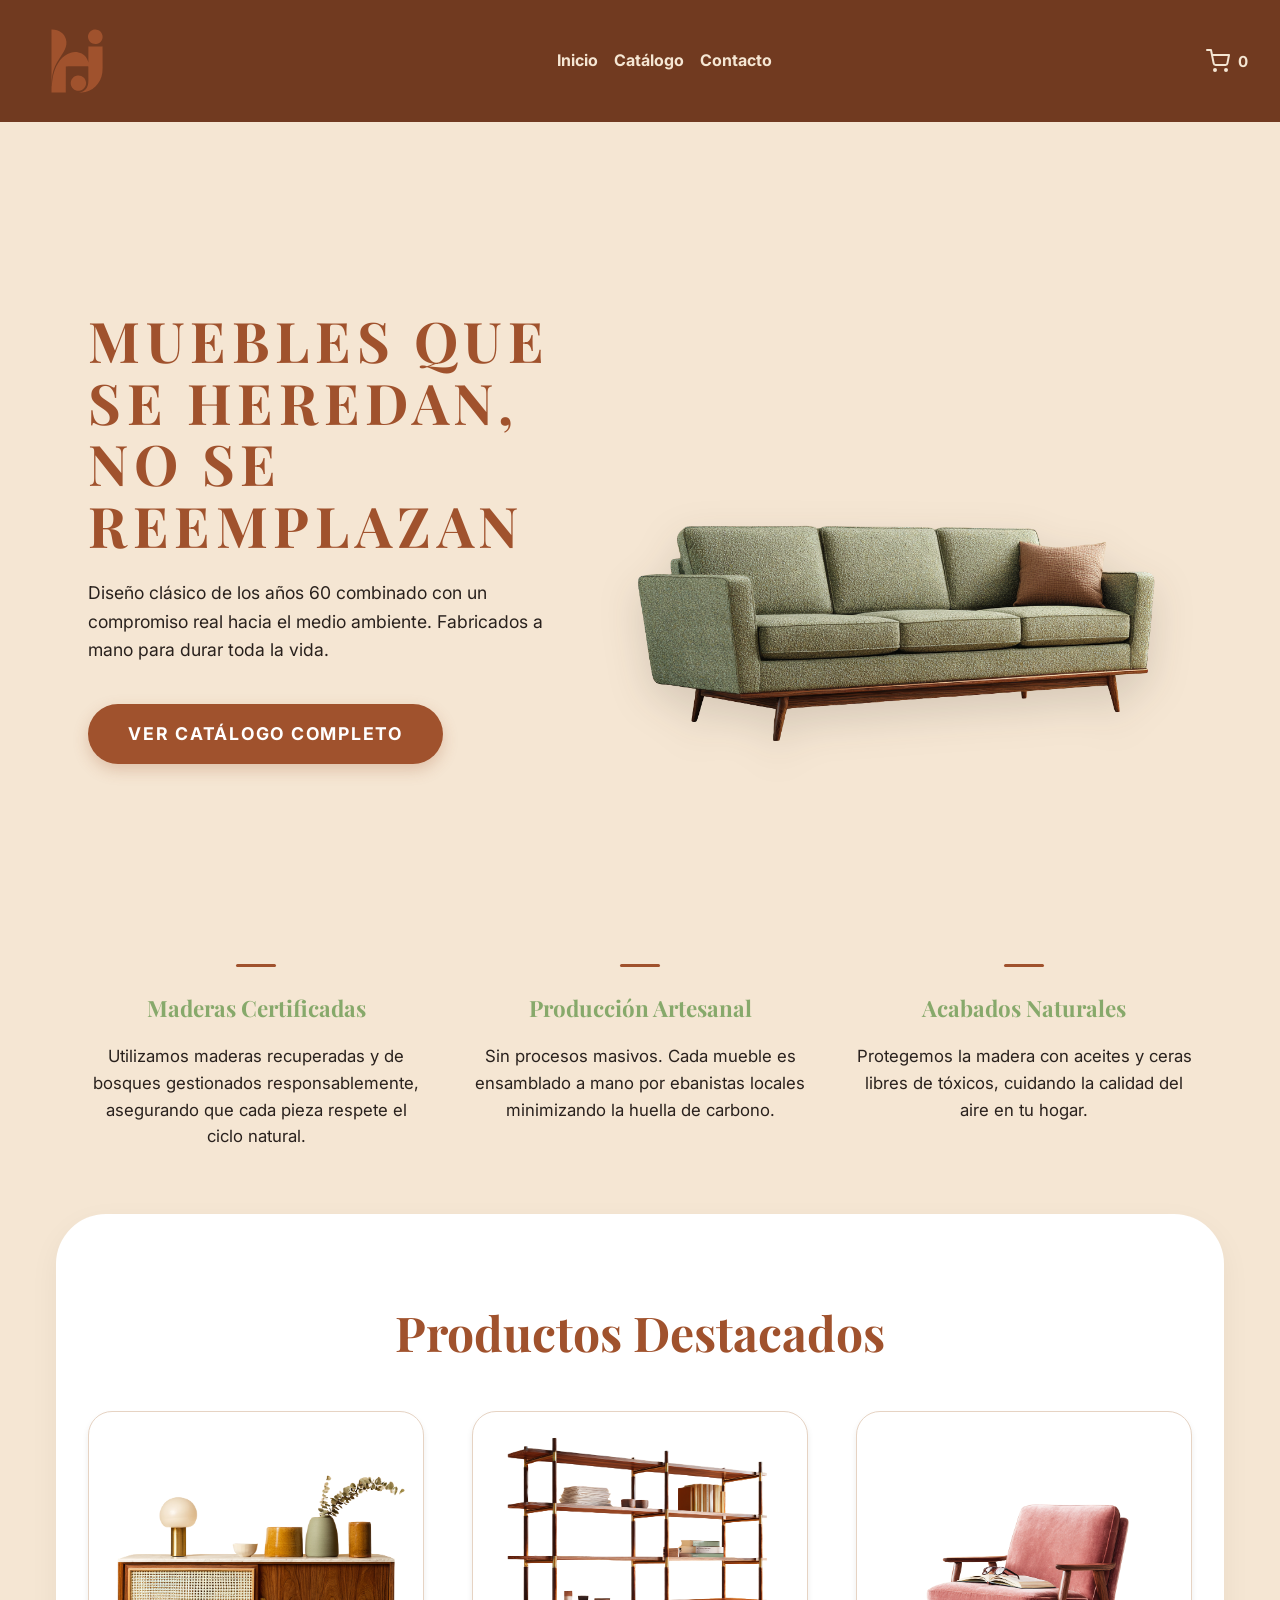
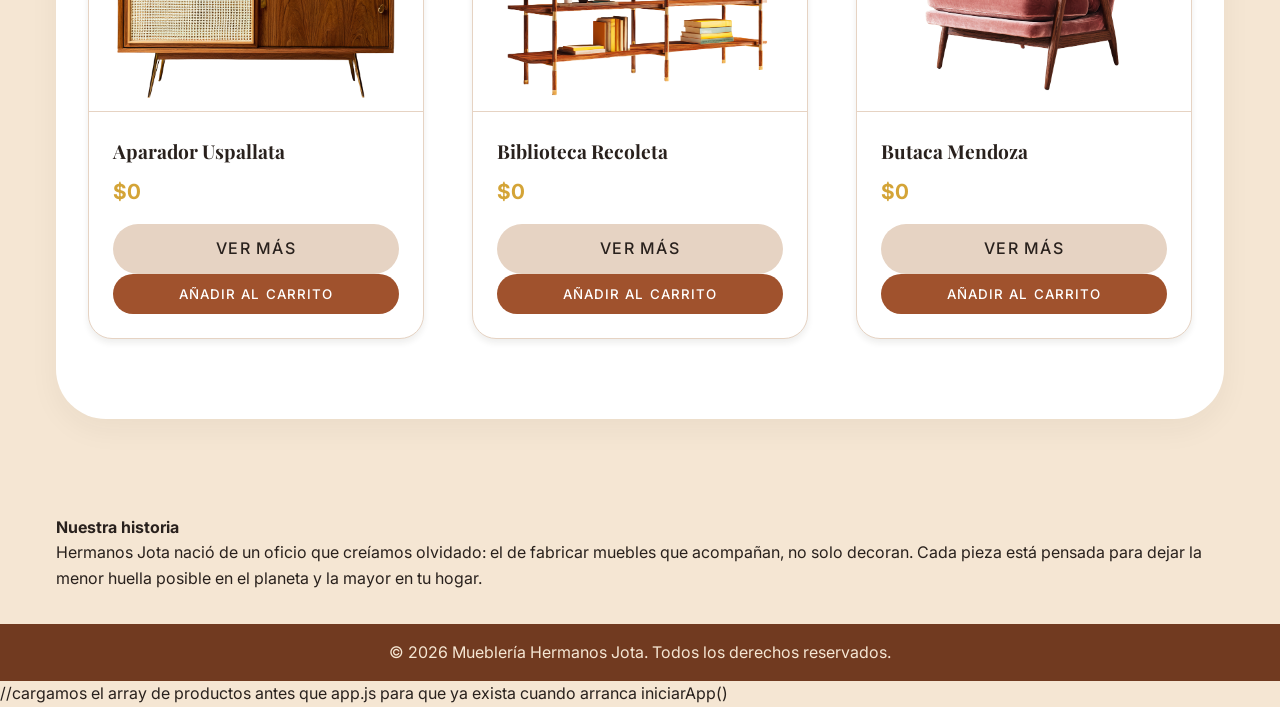
==== commit ab2fdf0b: "fix: agrego vista de detalle de producto y migro carga de datos a JS - Agrego productos.js con array" ====
--- a/index.html
+++ b/index.html
@@ -1,92 +1,89 @@
-<!DOCTYPE html>
-<html lang="es">
-
-<head>
-    <meta charset="UTF-8">
-    <meta name="viewport" content="width=device-width, initial-scale=1.0">
-    <title>Inicio | Hermanos Jota</title>
-    <link rel="preconnect" href="https://fonts.googleapis.com">
-    <link
-        href="https://fonts.googleapis.com/css2?family=Inter:wght@300;400;500;700&family=Playfair+Display:wght@400;700&display=swap"
-        rel="stylesheet">
-    <link rel="stylesheet" href="css/styles.css">
-    <link rel="stylesheet" href="css/index.css">
-</head>
-
-<body>
-    <header class="header">
-        <a href="index.html" class="header__logo">
-            <img src="assets/logo.svg" alt="Logo Hermanos Jota" class="logo-img">
-        </a>
-
-        <nav class="header__nav">
-            <ul>
-                <li><a href="index.html">Inicio</a></li>
-                <li><a href="productos.html">Catálogo</a></li>
-                <li><a href="contacto.html">Contacto</a></li>
-            </ul>
-        </nav>
-
-        <button class="header__cart" aria-label="Ver carrito">
-            <svg viewBox="0 0 24 24" fill="none" stroke="currentColor" stroke-width="2" stroke-linecap="round"
-                stroke-linejoin="round">
-                <circle cx="9" cy="21" r="1"></circle>
-                <circle cx="20" cy="21" r="1"></circle>
-                <path d="M1 1h4l2.68 13.39a2 2 0 0 0 2 1.61h9.72a2 2 0 0 0 2-1.61L23 6H6"></path>
-            </svg>
-            <span id="cart-counter" class="cart-counter">0</span>
-        </button>
-    </header>
-
-    <main>
-        <section class="hero">
-            <div class="hero__content">
-                <h1>Muebles que<br>se heredan,<br>no se<br>reemplazan</h1>
-                <p>Diseño clásico de los años 60 combinado con un compromiso real hacia el medio ambiente. Fabricados a
-                    mano para durar toda la vida.</p>
-                <a href="productos.html" class="btn btn--hero">Ver Catálogo Completo</a>
-            </div>
-            <div class="hero__media">
-                <img src="assets/productos/sofa-patagonia.png" alt="Sillón Patagonia" class="hero__img">
-            </div>
-        </section>
-
-        <section class="beneficios-minimal">
-            <div class="beneficio-item">
-                <h3>Maderas Certificadas</h3>
-                <p>Utilizamos maderas recuperadas y de bosques gestionados responsablemente, asegurando que cada pieza
-                    respete el ciclo natural.</p>
-            </div>
-            <div class="beneficio-item">
-                <h3>Producción Artesanal</h3>
-                <p>Sin procesos masivos. Cada mueble es ensamblado a mano por ebanistas locales minimizando la huella de
-                    carbono.</p>
-            </div>
-            <div class="beneficio-item">
-                <h3>Acabados Naturales</h3>
-                <p>Protegemos la madera con aceites y ceras libres de tóxicos, cuidando la calidad del aire en tu hogar.
-                </p>
-            </div>
-        </section>
-
-        <section class="destacados-limpios">
-            <h2>Productos Destacados</h2>
-            <div id="destacados-grid" class="grid-destacados">
-            </div>
-        </section>
-
-        <section class="historia-sutil">
-            <h4>Nuestra historia</h4>
-            <p>Hermanos Jota nació de un oficio que creíamos olvidado: el de fabricar muebles que acompañan, no solo
-                decoran. Cada pieza está pensada para dejar la menor huella posible en el planeta y la mayor en tu
-                hogar.</p>
-        </section>
-    </main>
-    <footer class="footer">
-        <p>&copy; 2026 Mueblería Hermanos Jota. Todos los derechos reservados.</p>
-    </footer>
-
-    <script src="js/app.js" type="module"></script>
-</body>
-
+<!DOCTYPE html>
+<html lang="es">
+<head>
+    <meta charset="UTF-8">
+    <meta name="viewport" content="width=device-width, initial-scale=1.0">
+    <title>Inicio | Hermanos Jota</title>
+    <link rel="preconnect" href="https://fonts.googleapis.com">
+    <link href="https://fonts.googleapis.com/css2?family=Inter:wght@300;400;500;700&family=Playfair+Display:wght@400;700&display=swap" rel="stylesheet">
+    <link rel="stylesheet" href="css/styles.css">
+    <link rel="stylesheet" href="css/index.css">
+</head>
+<body>
+    <header class="header">
+        <a href="index.html" class="header__logo">
+            <img src="assets/logo.svg" alt="Logo Hermanos Jota" class="logo-img">
+        </a>
+
+        <nav class="header__nav">
+            <ul>
+                <li><a href="index.html">Inicio</a></li>
+                <li><a href="productos.html">Catálogo</a></li>
+                <li><a href="contacto.html">Contacto</a></li>
+            </ul>
+        </nav>
+
+        <button class="header__cart" aria-label="Ver carrito">
+            <svg viewBox="0 0 24 24" fill="none" stroke="currentColor" stroke-width="2" stroke-linecap="round" stroke-linejoin="round">
+                <circle cx="9" cy="21" r="1"></circle>
+                <circle cx="20" cy="21" r="1"></circle>
+                <path d="M1 1h4l2.68 13.39a2 2 0 0 0 2 1.61h9.72a2 2 0 0 0 2-1.61L23 6H6"></path>
+            </svg>
+            <span id="cart-counter" class="cart-counter">0</span>
+        </button>
+    </header>
+
+   <main>
+    <!-- 1. HERO (Equilibrado y centrado) -->
+    <section class="hero">
+        <div class="hero__content">
+            <h1>Muebles que<br>se heredan,<br>no se<br>reemplazan</h1>
+            <p>Diseño clásico de los años 60 combinado con un compromiso real hacia el medio ambiente. Fabricados a mano para durar toda la vida.</p>
+            <a href="productos.html" class="btn btn--hero">Ver Catálogo Completo</a>
+        </div>
+        <div class="hero__media">
+            <!-- El sillón ahora se posicionará más arriba y a la derecha -->
+            <img src="assets/productos/sofa-patagonia.png" alt="Sillón Patagonia" class="hero__img">
+        </div>
+    </section>
+
+    <!-- 2. SUSTENTABILIDAD (Limpio, sin bordes, moderno) -->
+    <section class="beneficios-minimal">
+        <div class="beneficio-item">
+            <h3>Maderas Certificadas</h3>
+            <p>Utilizamos maderas recuperadas y de bosques gestionados responsablemente, asegurando que cada pieza respete el ciclo natural.</p>
+        </div>
+        <div class="beneficio-item">
+            <h3>Producción Artesanal</h3>
+            <p>Sin procesos masivos. Cada mueble es ensamblado a mano por ebanistas locales minimizando la huella de carbono.</p>
+        </div>
+        <div class="beneficio-item">
+            <h3>Acabados Naturales</h3>
+            <p>Protegemos la madera con aceites y ceras libres de tóxicos, cuidando la calidad del aire en tu hogar.</p>
+        </div>
+    </section>
+
+    <!-- 3. DESTACADOS (Más grandes y redondeados) -->
+    <section class="destacados-limpios">
+        <h2>Productos Destacados</h2>
+        <!-- Quitamos la caja blanca contenedora de fondo para que floten -->
+        <div id="destacados-grid" class="grid-destacados">
+            <!-- JS inyectará las tarjetas aquí -->
+        </div>
+    </section>
+
+    <!-- 4. HISTORIA (Sutil y elegante, integrada al fondo) -->
+    <section class="historia-sutil">
+        <h4>Nuestra historia</h4>
+        <p>Hermanos Jota nació de un oficio que creíamos olvidado: el de fabricar muebles que acompañan, no solo decoran. Cada pieza está pensada para dejar la menor huella posible en el planeta y la mayor en tu hogar.</p>
+    </section>
+</main>
+    <footer class="footer">
+        <p>&copy; 2026 Mueblería Hermanos Jota. Todos los derechos reservados.</p>
+    </footer>
+
+    //cargamos el array de productos antes que app.js para que ya exista cuando arranca iniciarApp() 
+    <script src="data/productos.js"></script>
+    <script src="js/app.js" type="module"></script>
+</body>
 </html>
--- a/css/index.css
+++ b/css/index.css
@@ -1,251 +1,259 @@
-.btn--hero {
-    background-color: var(--primary);
-    color: var(--white) !important;
-    padding: 1rem 2.5rem;
-    font-size: 1.1rem;
-    font-weight: bold;
-    text-transform: uppercase;
-    letter-spacing: 0.1em;
-    border-radius: 50px;
-    box-shadow: 0 6px 15px rgba(160, 82, 45, 0.25);
-    text-decoration: none;
-    display: inline-block;
-    margin-top: 1rem;
-    transition: transform 0.3s ease, background-color 0.3s ease;
-    border: none;
-}
-
-.btn--hero:hover {
-    background-color: var(--primary-dark);
-    transform: translateY(-3px);
-}
-
-.hero {
-    display: flex;
-    flex-direction: column;
-    align-items: center;
-    text-align: center;
-    padding: 2rem 1rem;
-    gap: 2rem;
-    width: 100%;
-}
-
-.hero__content {
-    display: flex;
-    flex-direction: column;
-    gap: 1.5rem;
-    align-items: center;
-    width: 100%;
-}
-
-.hero__content h1 {
-    font-size: 2.5rem;
-    line-height: 1.1;
-    color: var(--primary);
-    margin: 0;
-}
-
-.hero__content p {
-    font-size: 1.1rem;
-    color: var(--dark);
-}
-
-.hero__media {
-    width: 100%;
-    display: flex;
-    justify-content: center;
-}
-
-.hero__img {
-    width: 100%;
-    max-width: 100%;
-    filter: drop-shadow(0 15px 20px rgba(41, 33, 29, 0.15));
-}
-
-@media (min-width: 992px) {
-    .hero {
-        flex-direction: row;
-        justify-content: space-between;
-        padding: 0 var(--spacing-lg);
-        min-height: calc(100vh - 90px);
-        max-width: 1400px;
-        margin: 0 auto;
-    }
-
-    .hero__content {
-        width: 45%;
-        align-items: flex-start;
-        text-align: left;
-        margin-top: -5vh;
-    }
-
-    .hero__content h1 {
-        font-size: 3.5rem;
-    }
-
-    .hero__media {
-        width: 55%;
-        justify-content: center;
-        align-items: center;
-    }
-
-    .hero__img {
-        max-width: 850px;
-        transform: translateY(-5%);
-    }
-}
-
-.beneficios-minimal {
-    display: flex;
-    flex-direction: column;
-    gap: 3rem;
-    padding: 4rem 1rem;
-}
-
-@media (min-width: 768px) {
-    .beneficios-minimal {
-        flex-direction: row;
-        justify-content: space-between;
-        max-width: 1200px;
-        margin: 0 auto 4rem auto;
-        padding: 0 var(--spacing-lg);
-    }
-}
-
-.beneficio-item {
-    flex: 1;
-    display: flex;
-    flex-direction: column;
-    align-items: center;
-    text-align: center;
-}
-
-.beneficio-item::before {
-    content: '';
-    display: block;
-    width: 40px;
-    height: 3px;
-    background-color: var(--primary);
-    margin-bottom: 1.5rem;
-    border-radius: 2px;
-}
-
-.beneficio-item h3 {
-    color: var(--sage);
-    font-size: 1.4rem;
-    margin-bottom: 1rem;
-}
-
-.beneficio-item p {
-    color: var(--dark);
-    font-size: 1.05rem;
-    max-width: 350px;
-}
-
-.destacados-limpios {
-    background-color: var(--white);
-    padding: 3rem 1.5rem;
-    margin: 0 1rem 4rem 1rem;
-    border-radius: 30px;
-    box-shadow: 0 10px 30px rgba(41, 33, 29, 0.05);
-}
-
-.destacados-limpios h2 {
-    text-align: center;
-    font-size: 2.2rem;
-    color: var(--primary);
-    margin-bottom: 2.5rem;
-}
-
-@media (min-width: 1024px) {
-    .destacados-limpios {
-        padding: 5rem 2rem;
-        margin: 0 auto 6rem auto;
-        max-width: 1350px;
-        border-radius: 50px;
-    }
-
-    .destacados-limpios h2 {
-        font-size: 3rem;
-    }
-}
-
-.grid-destacados {
-    display: grid;
-    grid-template-columns: 1fr;
-    gap: 2rem;
-    width: 100%;
-}
-
-@media (min-width: 768px) {
-    .grid-destacados {
-        grid-template-columns: repeat(2, 1fr);
-    }
-}
-
-@media (min-width: 1024px) {
-    .grid-destacados {
-        grid-template-columns: repeat(3, 1fr);
-        gap: 3rem;
-    }
-}
-
-.grid-destacados .product-card {
-    width: 100%;
-    border: 1px solid var(--beige);
-    border-radius: 24px;
-    background-color: var(--white);
-    display: flex;
-    flex-direction: column;
-    overflow: hidden;
-    transition: transform 0.2s ease, box-shadow 0.2s ease;
-}
-
-.grid-destacados .product-card:hover {
-    transform: translateY(-5px);
-    box-shadow: 0 8px 15px rgba(41, 33, 29, 0.10);
-}
-
-.grid-destacados .product-card__img {
-    width: 100%;
-    height: 300px;
-    object-fit: cover;
-    border-bottom: 1px solid var(--beige);
-}
-
-.grid-destacados .product-card__info {
-    padding: 1.5rem;
-    display: flex;
-    flex-direction: column;
-    flex-grow: 1;
-}
-
-.grid-destacados .btn {
-    border-radius: 50px;
-    width: 100%;
-    margin-top: auto;
-}
-
-.historia-sutil {
-    max-width: 800px;
-    margin: 0 auto 6rem auto;
-    padding: 0 var(--spacing-lg);
-    text-align: center;
-}
-
-.historia-sutil h4 {
-    font-family: var(--font-main);
-    color: var(--primary-light);
-    font-size: 1.2rem;
-    text-transform: uppercase;
-    letter-spacing: 0.15em;
-    margin-bottom: 2rem;
-}
-
-.historia-sutil p {
-    font-family: var(--font-heading);
-    font-style: italic;
-    font-size: 1.8rem;
-    color: var(--primary-dark);
-    line-height: 1.6;
+/* =========================================
+   1. HERO Y BOTÓN (Global)
+   ========================================= */
+/* Aseguramos que el botón exista fuera de las reglas de celular/PC */
+.btn--hero {
+    background-color: var(--primary);
+    color: var(--white) !important;
+    padding: 1rem 2.5rem;
+    font-size: 1.1rem;
+    font-weight: bold;
+    text-transform: uppercase;
+    letter-spacing: 0.1em;
+    border-radius: 50px;
+    box-shadow: 0 6px 15px rgba(160, 82, 45, 0.25);
+    text-decoration: none;
+    display: inline-block;
+    margin-top: 1rem;
+    transition: transform 0.3s ease, background-color 0.3s ease;
+    border: none;
+}
+
+.btn--hero:hover {
+    background-color: var(--primary-dark);
+    transform: translateY(-3px);
+}
+
+.hero {
+    display: flex;
+    flex-direction: column;
+    align-items: center;
+    text-align: center;
+    padding: 2rem 1rem;
+    gap: 2rem;
+    width: 100%;
+}
+
+.hero__content {
+    display: flex;
+    flex-direction: column;
+    gap: 1.5rem;
+    align-items: center;
+    width: 100%;
+}
+
+.hero__content h1 {
+    font-size: 2.5rem; 
+    line-height: 1.1;
+    color: var(--primary);
+    margin: 0;
+}
+
+.hero__content p {
+    font-size: 1.1rem;
+    color: var(--dark);
+}
+
+.hero__media {
+    width: 100%;
+    display: flex;
+    justify-content: center;
+}
+
+.hero__img {
+    width: 100%;
+    max-width: 100%; 
+    filter: drop-shadow(0 15px 20px rgba(41, 33, 29, 0.15));
+}
+
+@media (min-width: 992px) {
+    .hero {
+        flex-direction: row;
+        justify-content: space-between;
+        padding: 0 var(--spacing-lg);
+        min-height: calc(100vh - 90px);
+        max-width: 1400px;
+        margin: 0 auto;
+    }
+    .hero__content {
+        width: 45%;
+        align-items: flex-start;
+        text-align: left;
+        margin-top: -5vh;
+    }
+    .hero__content h1 {
+        font-size: 3.5rem; 
+    }
+    .hero__media {
+        width: 55%;
+        justify-content: center;
+        align-items: center;
+    }
+    .hero__img {
+        max-width: 850px;
+        transform: translateY(-5%);
+    }
+}
+
+/* =========================================
+   2. BENEFICIOS (Recupera elegancia y centrado)
+   ========================================= */
+.beneficios-minimal {
+    display: flex;
+    flex-direction: column;
+    gap: 3rem;
+    padding: 4rem 1rem;
+}
+
+@media (min-width: 768px) {
+    .beneficios-minimal {
+        flex-direction: row;
+        justify-content: space-between;
+        max-width: 1200px;
+        margin: 0 auto 4rem auto;
+        padding: 0 var(--spacing-lg);
+    }
+}
+
+.beneficio-item {
+    flex: 1;
+    display: flex;
+    flex-direction: column;
+    align-items: center; /* Centra todo perfectamente en celular y PC */
+    text-align: center;
+}
+
+.beneficio-item::before {
+    content: '';
+    display: block;
+    width: 40px;
+    height: 3px;
+    background-color: var(--primary); /* Línea marrón */
+    margin-bottom: 1.5rem;
+    border-radius: 2px;
+}
+
+.beneficio-item h3 {
+    color: var(--sage);
+    font-size: 1.4rem;
+    margin-bottom: 1rem;
+}
+
+.beneficio-item p {
+    color: var(--dark);
+    font-size: 1.05rem;
+    max-width: 350px;
+}
+
+/* =========================================
+   3. DESTACADOS (PC 3 columnas / Celular 1)
+   ========================================= */
+.destacados-limpios {
+    background-color: var(--white);
+    padding: 3rem 1.5rem;
+    margin: 0 1rem 4rem 1rem;
+    border-radius: 30px;
+    box-shadow: 0 10px 30px rgba(41, 33, 29, 0.05);
+}
+
+.destacados-limpios h2 {
+    text-align: center;
+    font-size: 2.2rem;
+    color: var(--primary);
+    margin-bottom: 2.5rem;
+}
+
+@media (min-width: 1024px) {
+    .destacados-limpios {
+        padding: 5rem 2rem;
+        margin: 0 auto 6rem auto;
+        max-width: 1350px;
+        border-radius: 50px;
+    }
+    .destacados-limpios h2 {
+        font-size: 3rem;
+    }
+}
+
+/* Grilla arreglada para no colapsar en PC */
+/* .grid-destacados {
+    display: grid;
+    grid-template-columns: 1fr; ## 1 columna en celular 
+    gap: 2rem;
+    width: 100%;
+}
+
+@media (min-width: 768px) {
+    .grid-destacados {
+        grid-template-columns: repeat(2, 1fr); ##2 columnas en tablet
+    }
+}
+
+@media (min-width: 1024px) {
+    .grid-destacados {
+        grid-template-columns: repeat(3, 1fr); ## 3 columnas en PC
+        gap: 3rem;
+    }
+} */
+
+.grid-destacados {
+    display: flex;
+    flex-wrap: wrap;
+    gap: 2rem;
+    width: 100%;
+}
+
+.grid-destacados .product-card {
+    flex: 1 1 100%;
+}
+
+@media (min-width: 768px) {
+    .grid-destacados .product-card {
+        flex: 1 1 calc(50% - 1rem);
+    }
+}
+
+@media (min-width: 1024px) {
+    .grid-destacados {
+        gap: 3rem;
+    }
+    .grid-destacados .product-card {
+        flex: 1 1 calc(33.333% - 2rem);
+    }
+}
+
+.grid-destacados .product-card {
+    width: 100%; 
+    border: 1px solid var(--beige);
+    border-radius: 24px;
+    background-color: var(--white);
+    display: flex;
+    flex-direction: column;
+    overflow: hidden;
+    transition: transform 0.2s ease, box-shadow 0.2s ease;
+}
+
+.grid-destacados .product-card:hover {
+    transform: translateY(-5px);
+    box-shadow: 0 8px 15px rgba(41, 33, 29, 0.10);
+}
+
+.grid-destacados .product-card__img {
+    width: 100%;
+    height: 300px;
+    object-fit: cover;
+    border-bottom: 1px solid var(--beige);
+}
+
+.grid-destacados .product-card__info {
+    padding: 1.5rem;
+    display: flex;
+    flex-direction: column;
+    flex-grow: 1;
+}
+
+.grid-destacados .btn {
+    border-radius: 50px;
+    width: 100%;
+    margin-top: auto;
 }
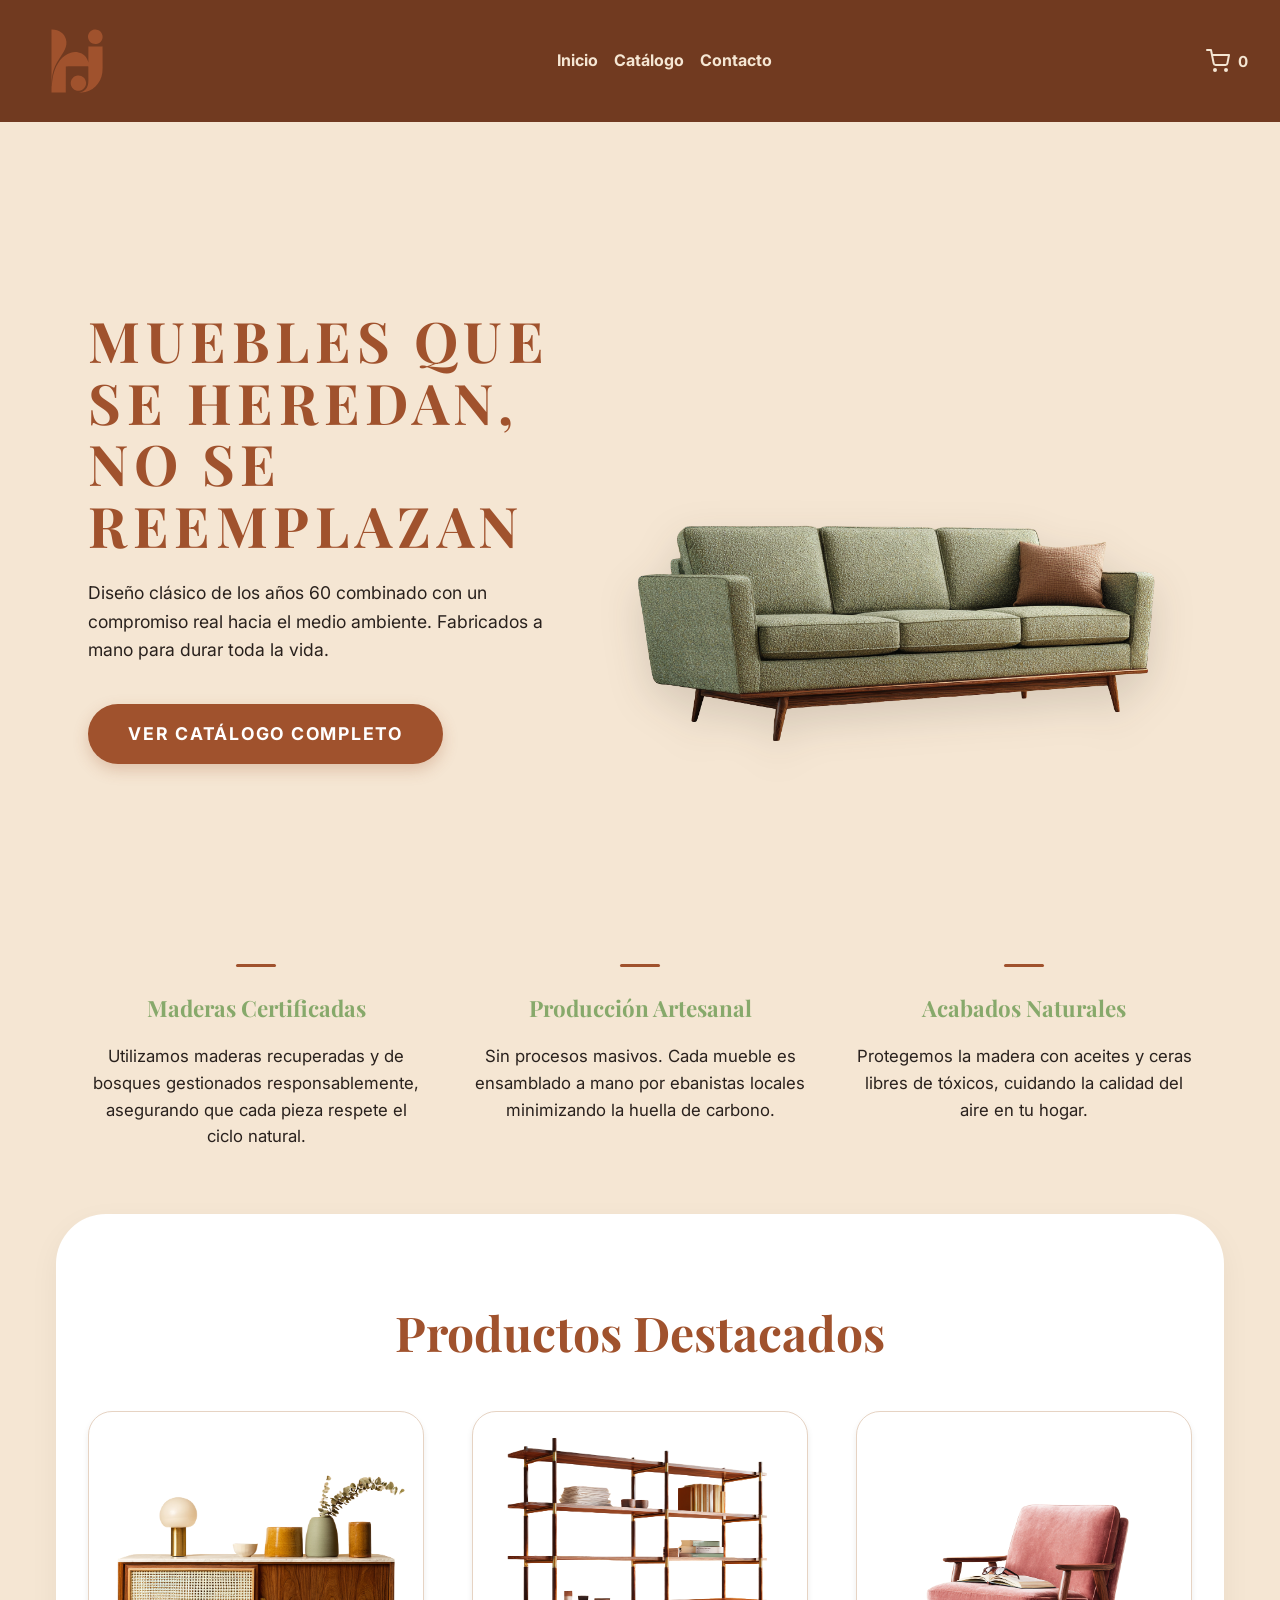
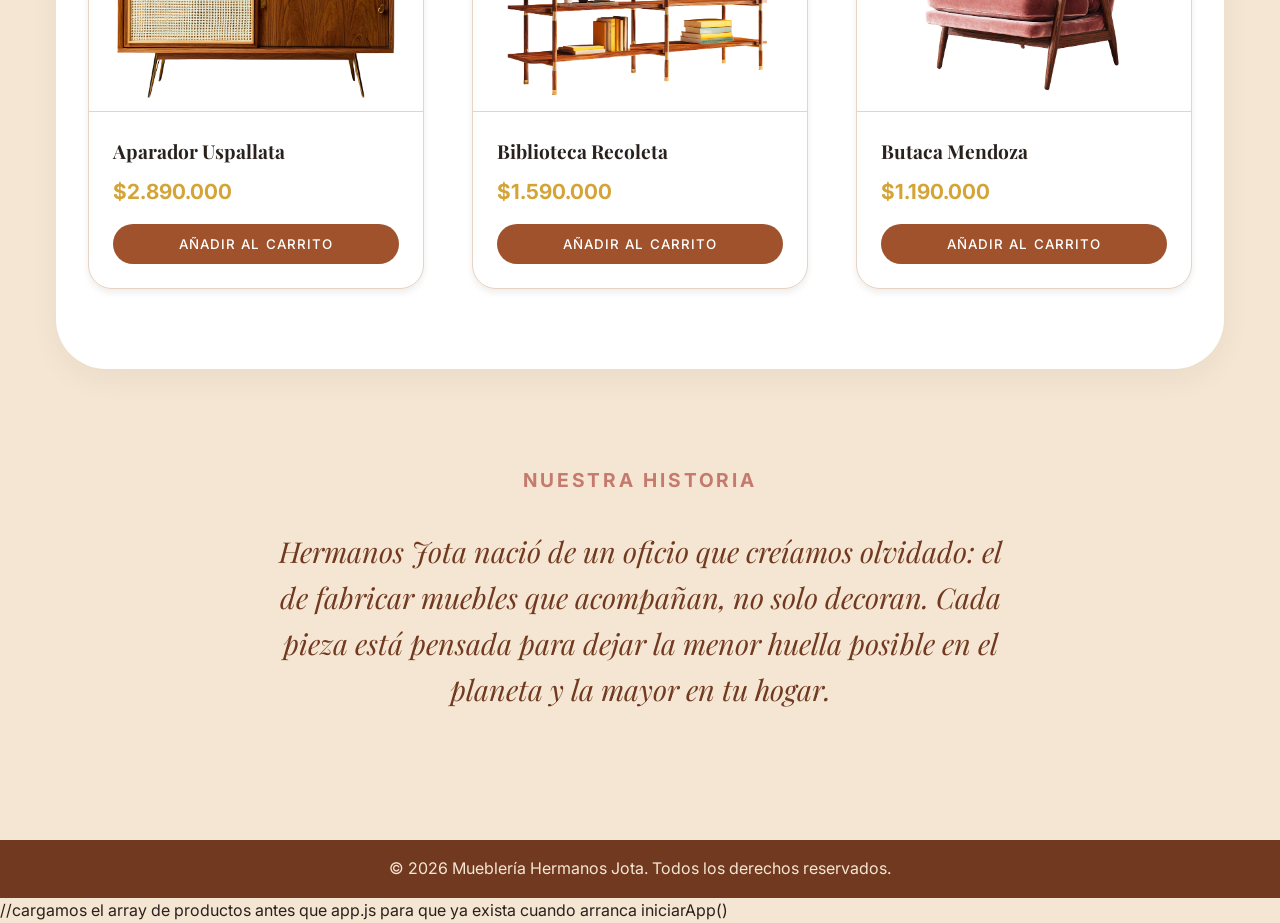
==== commit e9d7bb2b: "Merge branches 'main' and 'main' of https://github.com/7dei/ITBA-Sprint1-2" ====
--- a/index.html
+++ b/index.html
@@ -1,14 +1,18 @@
 <!DOCTYPE html>
 <html lang="es">
+
 <head>
     <meta charset="UTF-8">
     <meta name="viewport" content="width=device-width, initial-scale=1.0">
     <title>Inicio | Hermanos Jota</title>
     <link rel="preconnect" href="https://fonts.googleapis.com">
-    <link href="https://fonts.googleapis.com/css2?family=Inter:wght@300;400;500;700&family=Playfair+Display:wght@400;700&display=swap" rel="stylesheet">
+    <link
+        href="https://fonts.googleapis.com/css2?family=Inter:wght@300;400;500;700&family=Playfair+Display:wght@400;700&display=swap"
+        rel="stylesheet">
     <link rel="stylesheet" href="css/styles.css">
     <link rel="stylesheet" href="css/index.css">
 </head>
+
 <body>
     <header class="header">
         <a href="index.html" class="header__logo">
@@ -24,7 +28,8 @@
         </nav>
 
         <button class="header__cart" aria-label="Ver carrito">
-            <svg viewBox="0 0 24 24" fill="none" stroke="currentColor" stroke-width="2" stroke-linecap="round" stroke-linejoin="round">
+            <svg viewBox="0 0 24 24" fill="none" stroke="currentColor" stroke-width="2" stroke-linecap="round"
+                stroke-linejoin="round">
                 <circle cx="9" cy="21" r="1"></circle>
                 <circle cx="20" cy="21" r="1"></circle>
                 <path d="M1 1h4l2.68 13.39a2 2 0 0 0 2 1.61h9.72a2 2 0 0 0 2-1.61L23 6H6"></path>
@@ -33,51 +38,50 @@
         </button>
     </header>
 
-   <main>
-    <!-- 1. HERO (Equilibrado y centrado) -->
-    <section class="hero">
-        <div class="hero__content">
-            <h1>Muebles que<br>se heredan,<br>no se<br>reemplazan</h1>
-            <p>Diseño clásico de los años 60 combinado con un compromiso real hacia el medio ambiente. Fabricados a mano para durar toda la vida.</p>
-            <a href="productos.html" class="btn btn--hero">Ver Catálogo Completo</a>
-        </div>
-        <div class="hero__media">
-            <!-- El sillón ahora se posicionará más arriba y a la derecha -->
-            <img src="assets/productos/sofa-patagonia.png" alt="Sillón Patagonia" class="hero__img">
-        </div>
-    </section>
+    <main>
+        <section class="hero">
+            <div class="hero__content">
+                <h1>Muebles que<br>se heredan,<br>no se<br>reemplazan</h1>
+                <p>Diseño clásico de los años 60 combinado con un compromiso real hacia el medio ambiente. Fabricados a
+                    mano para durar toda la vida.</p>
+                <a href="productos.html" class="btn btn--hero">Ver Catálogo Completo</a>
+            </div>
+            <div class="hero__media">
+                <img src="assets/productos/sofa-patagonia.png" alt="Sillón Patagonia" class="hero__img">
+            </div>
+        </section>
 
-    <!-- 2. SUSTENTABILIDAD (Limpio, sin bordes, moderno) -->
-    <section class="beneficios-minimal">
-        <div class="beneficio-item">
-            <h3>Maderas Certificadas</h3>
-            <p>Utilizamos maderas recuperadas y de bosques gestionados responsablemente, asegurando que cada pieza respete el ciclo natural.</p>
-        </div>
-        <div class="beneficio-item">
-            <h3>Producción Artesanal</h3>
-            <p>Sin procesos masivos. Cada mueble es ensamblado a mano por ebanistas locales minimizando la huella de carbono.</p>
-        </div>
-        <div class="beneficio-item">
-            <h3>Acabados Naturales</h3>
-            <p>Protegemos la madera con aceites y ceras libres de tóxicos, cuidando la calidad del aire en tu hogar.</p>
-        </div>
-    </section>
+        <section class="beneficios-minimal">
+            <div class="beneficio-item">
+                <h3>Maderas Certificadas</h3>
+                <p>Utilizamos maderas recuperadas y de bosques gestionados responsablemente, asegurando que cada pieza
+                    respete el ciclo natural.</p>
+            </div>
+            <div class="beneficio-item">
+                <h3>Producción Artesanal</h3>
+                <p>Sin procesos masivos. Cada mueble es ensamblado a mano por ebanistas locales minimizando la huella de
+                    carbono.</p>
+            </div>
+            <div class="beneficio-item">
+                <h3>Acabados Naturales</h3>
+                <p>Protegemos la madera con aceites y ceras libres de tóxicos, cuidando la calidad del aire en tu hogar.
+                </p>
+            </div>
+        </section>
 
-    <!-- 3. DESTACADOS (Más grandes y redondeados) -->
-    <section class="destacados-limpios">
-        <h2>Productos Destacados</h2>
-        <!-- Quitamos la caja blanca contenedora de fondo para que floten -->
-        <div id="destacados-grid" class="grid-destacados">
-            <!-- JS inyectará las tarjetas aquí -->
-        </div>
-    </section>
+        <section class="destacados-limpios">
+            <h2>Productos Destacados</h2>
+            <div id="destacados-grid" class="grid-destacados">
+            </div>
+        </section>
 
-    <!-- 4. HISTORIA (Sutil y elegante, integrada al fondo) -->
-    <section class="historia-sutil">
-        <h4>Nuestra historia</h4>
-        <p>Hermanos Jota nació de un oficio que creíamos olvidado: el de fabricar muebles que acompañan, no solo decoran. Cada pieza está pensada para dejar la menor huella posible en el planeta y la mayor en tu hogar.</p>
-    </section>
-</main>
+        <section class="historia-sutil">
+            <h4>Nuestra historia</h4>
+            <p>Hermanos Jota nació de un oficio que creíamos olvidado: el de fabricar muebles que acompañan, no solo
+                decoran. Cada pieza está pensada para dejar la menor huella posible en el planeta y la mayor en tu
+                hogar.</p>
+        </section>
+    </main>
     <footer class="footer">
         <p>&copy; 2026 Mueblería Hermanos Jota. Todos los derechos reservados.</p>
     </footer>
@@ -86,4 +90,5 @@
     <script src="data/productos.js"></script>
     <script src="js/app.js" type="module"></script>
 </body>
+
 </html>
--- a/css/index.css
+++ b/css/index.css
@@ -1,7 +1,3 @@
-/* =========================================
-   1. HERO Y BOTÓN (Global)
-   ========================================= */
-/* Aseguramos que el botón exista fuera de las reglas de celular/PC */
 .btn--hero {
     background-color: var(--primary);
     color: var(--white) !important;
@@ -43,7 +39,7 @@
 }
 
 .hero__content h1 {
-    font-size: 2.5rem; 
+    font-size: 2.5rem;
     line-height: 1.1;
     color: var(--primary);
     margin: 0;
@@ -62,7 +58,7 @@
 
 .hero__img {
     width: 100%;
-    max-width: 100%; 
+    max-width: 100%;
     filter: drop-shadow(0 15px 20px rgba(41, 33, 29, 0.15));
 }
 
@@ -75,29 +71,30 @@
         max-width: 1400px;
         margin: 0 auto;
     }
+
     .hero__content {
         width: 45%;
         align-items: flex-start;
         text-align: left;
         margin-top: -5vh;
     }
+
     .hero__content h1 {
-        font-size: 3.5rem; 
-    }
+        font-size: 3.5rem;
+    }
+
     .hero__media {
         width: 55%;
         justify-content: center;
         align-items: center;
     }
+
     .hero__img {
         max-width: 850px;
         transform: translateY(-5%);
     }
 }
 
-/* =========================================
-   2. BENEFICIOS (Recupera elegancia y centrado)
-   ========================================= */
 .beneficios-minimal {
     display: flex;
     flex-direction: column;
@@ -119,7 +116,7 @@
     flex: 1;
     display: flex;
     flex-direction: column;
-    align-items: center; /* Centra todo perfectamente en celular y PC */
+    align-items: center;
     text-align: center;
 }
 
@@ -128,7 +125,7 @@
     display: block;
     width: 40px;
     height: 3px;
-    background-color: var(--primary); /* Línea marrón */
+    background-color: var(--primary);
     margin-bottom: 1.5rem;
     border-radius: 2px;
 }
@@ -145,9 +142,6 @@
     max-width: 350px;
 }
 
-/* =========================================
-   3. DESTACADOS (PC 3 columnas / Celular 1)
-   ========================================= */
 .destacados-limpios {
     background-color: var(--white);
     padding: 3rem 1.5rem;
@@ -170,51 +164,29 @@
         max-width: 1350px;
         border-radius: 50px;
     }
+
     .destacados-limpios h2 {
         font-size: 3rem;
     }
 }
 
 /* Grilla arreglada para no colapsar en PC */
-/* .grid-destacados {
+.grid-destacados {
     display: grid;
-    grid-template-columns: 1fr; ## 1 columna en celular 
+    grid-template-columns: 1fr; /* 1 columna en celular */
     gap: 2rem;
     width: 100%;
 }
 
 @media (min-width: 768px) {
     .grid-destacados {
-        grid-template-columns: repeat(2, 1fr); ##2 columnas en tablet
+        grid-template-columns: repeat(2, 1fr); /* 2 columnas en tablet */
     }
 }
 
 @media (min-width: 1024px) {
     .grid-destacados {
-        grid-template-columns: repeat(3, 1fr); ## 3 columnas en PC
-        gap: 3rem;
-    }
-} */
-
-.grid-destacados {
-    display: flex;
-    flex-wrap: wrap;
-    gap: 2rem;
-    width: 100%;
-}
-
-.grid-destacados .product-card {
-    flex: 1 1 100%;
-}
-
-@media (min-width: 768px) {
-    .grid-destacados .product-card {
-        flex: 1 1 calc(50% - 1rem);
-    }
-}
-
-@media (min-width: 1024px) {
-    .grid-destacados {
+        grid-template-columns: repeat(3, 1fr); /* 3 columnas en PC */
         gap: 3rem;
     }
     .grid-destacados .product-card {
@@ -223,7 +195,7 @@
 }
 
 .grid-destacados .product-card {
-    width: 100%; 
+    width: 100%;
     border: 1px solid var(--beige);
     border-radius: 24px;
     background-color: var(--white);
@@ -256,4 +228,28 @@
     border-radius: 50px;
     width: 100%;
     margin-top: auto;
+}
+
+.historia-sutil {
+    max-width: 800px;
+    margin: 0 auto 6rem auto;
+    padding: 0 var(--spacing-lg);
+    text-align: center;
+}
+
+.historia-sutil h4 {
+    font-family: var(--font-main);
+    color: var(--primary-light);
+    font-size: 1.2rem;
+    text-transform: uppercase;
+    letter-spacing: 0.15em;
+    margin-bottom: 2rem;
+}
+
+.historia-sutil p {
+    font-family: var(--font-heading);
+    font-style: italic;
+    font-size: 1.8rem;
+    color: var(--primary-dark);
+    line-height: 1.6;
 }
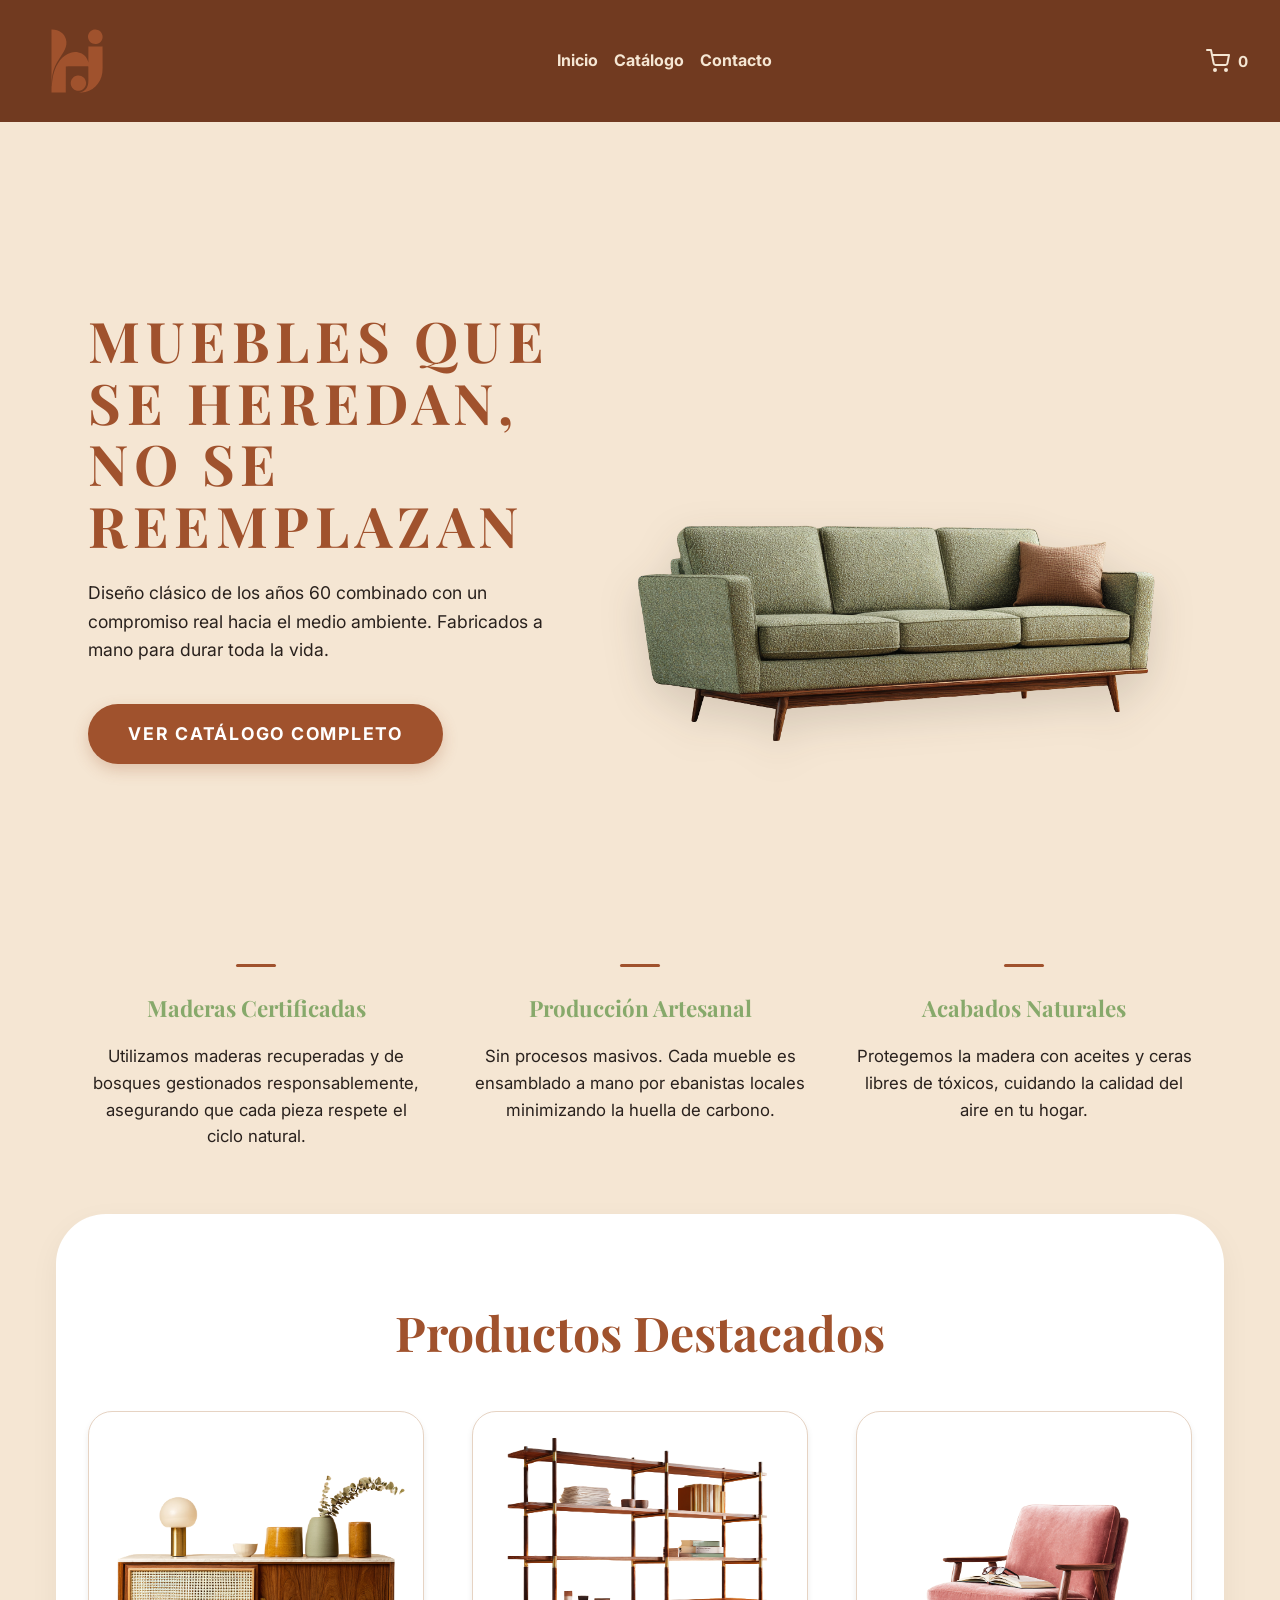
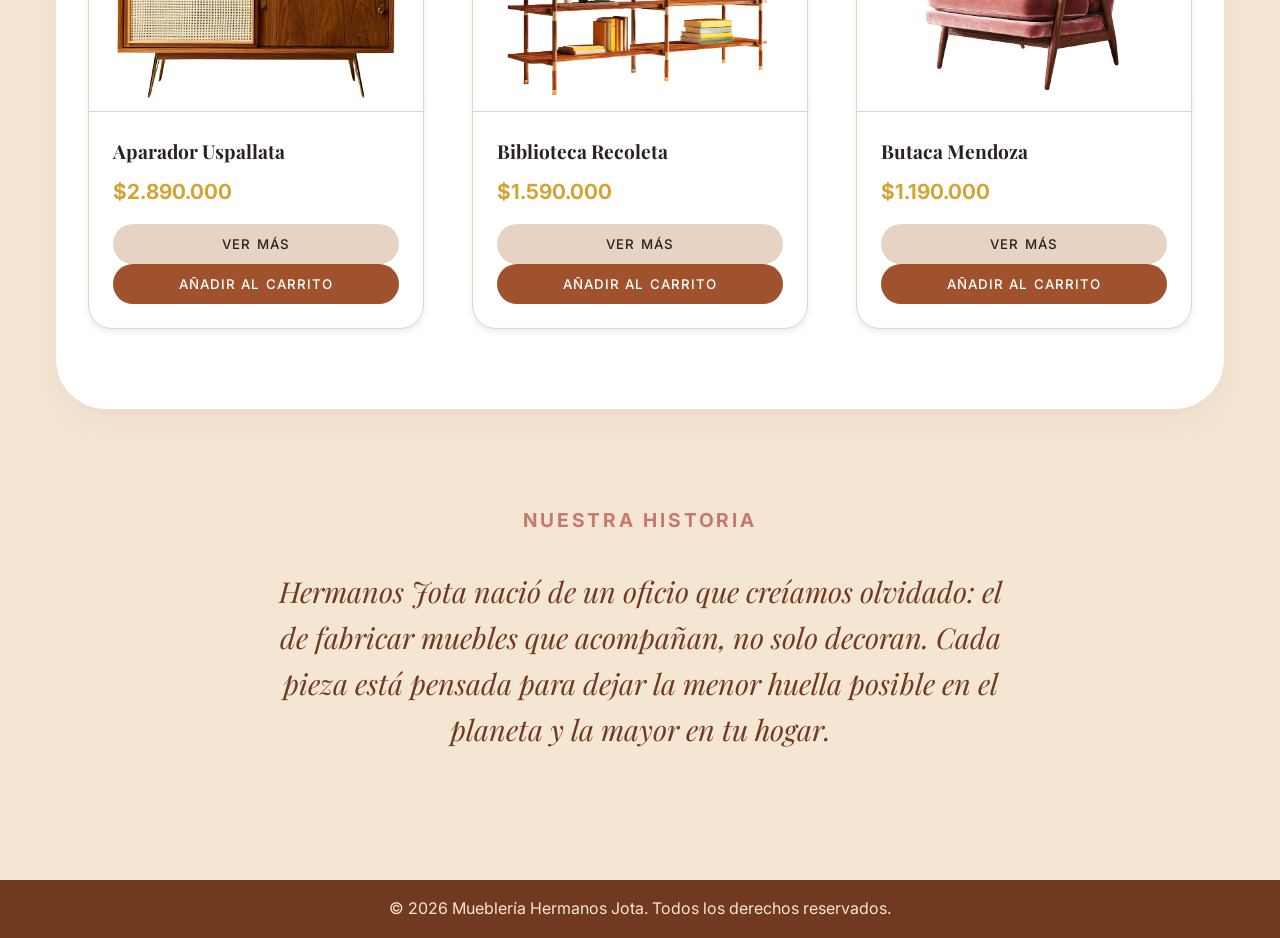
==== commit 09805bda: "fix: corrijo navegación al detalle de producto y elimino productos.js - Reemplazo el link "Ver más" " ====
--- a/index.html
+++ b/index.html
@@ -86,8 +86,6 @@
         <p>&copy; 2026 Mueblería Hermanos Jota. Todos los derechos reservados.</p>
     </footer>
 
-    //cargamos el array de productos antes que app.js para que ya exista cuando arranca iniciarApp() 
-    <script src="data/productos.js"></script>
     <script src="js/app.js" type="module"></script>
 </body>
 
